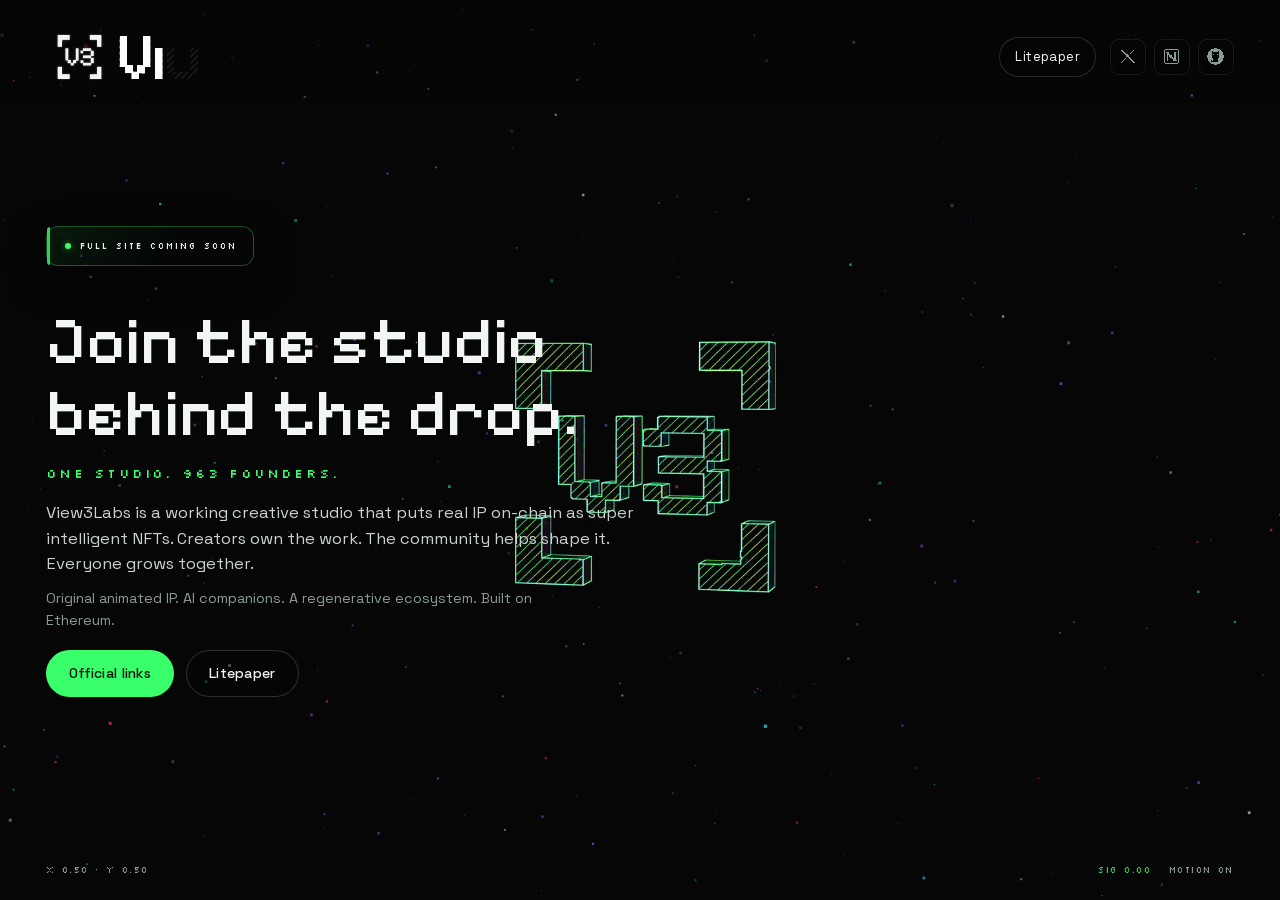
==== index.html @ da08341c "Hero symbol: held at 880px from 1250px wide, 600px on large monitors" ====
<!doctype html>
<html lang="en-GB">
<head>
<meta charset="utf-8">
<meta name="viewport" content="width=device-width, initial-scale=1">
<meta http-equiv="Content-Security-Policy" content="default-src 'none'; script-src 'self'; style-src 'self'; img-src 'self'; font-src 'self'; media-src 'self'; connect-src 'self'; manifest-src 'self'; base-uri 'none'; form-action 'none'; object-src 'none'; frame-src 'none'; upgrade-insecure-requests">
<meta name="referrer" content="strict-origin-when-cross-origin">
<link rel="canonical" href="https://view3labs.com/">
<title>View3Labs</title>
<meta name="description" content="View3Labs is a working creative studio that puts real IP on-chain as super intelligent NFTs.">
<meta property="og:title" content="View3Labs">
<meta property="og:description" content="Join the studio behind the drop. One studio. 963 founders.">
<meta property="og:image" content="https://view3labs.com/assets/og-image-v3.jpg">
<meta property="og:url" content="https://view3labs.com/">
<meta name="twitter:card" content="summary_large_image">
<link rel="icon" type="image/png" sizes="64x64" href="assets/favicon-64.png">
<link rel="apple-touch-icon" href="assets/apple-touch-icon.png">
<link rel="preload" href="fonts/space-grotesk.woff2" as="font" type="font/woff2" crossorigin>
<link rel="preload" href="fonts/silkscreen-400.woff2" as="font" type="font/woff2" crossorigin>
<link rel="preload" href="fonts/pixelify-sans.woff2" as="font" type="font/woff2" crossorigin>
<link rel="stylesheet" href="style.css?v=20261026i">
</head>
<body class="holding">

<!-- Reactive particle field -->
<canvas class="field" data-field aria-hidden="true"></canvas>

<header class="top" data-top>
  <a class="brand" href="./" data-brand aria-label="View3Labs">
    <img class="brand__mark" src="assets/mark-v3-white.png" alt="" width="512" height="512">
    <span class="brand__word">
      <video class="brand__video" data-wordmark muted playsinline preload="auto" aria-hidden="true"></video>
      <img class="brand__img" src="assets/wordmark-anim-last.png" alt="" width="840" height="160">
    </span>
  </a>
  <div class="top__right">
    <a class="top__pill" href="https://view3labs.notion.site/view3labs-litepaper-2616937a39f680359b5fe845289d6380" target="_blank" rel="noopener">Litepaper</a>
    <div class="top__icons" aria-label="Official channels">
      <a class="footer__icon" href="https://x.com/view3labs" target="_blank" rel="noopener" aria-label="View3Labs on X"><svg viewBox="0 0 16 16" shape-rendering="crispEdges" aria-hidden="true"><path d="M2 2h1v1h-1zM3 2h1v1h-1zM13 2h1v1h-1zM3 3h1v1h-1zM4 3h1v1h-1zM12 3h1v1h-1zM4 4h1v1h-1zM5 4h1v1h-1zM11 4h1v1h-1zM5 5h1v1h-1zM6 5h1v1h-1zM10 5h1v1h-1zM6 6h1v1h-1zM7 6h1v1h-1zM7 7h1v1h-1zM8 7h1v1h-1zM8 8h1v1h-1zM9 8h1v1h-1zM6 9h1v1h-1zM9 9h1v1h-1zM10 9h1v1h-1zM5 10h1v1h-1zM10 10h1v1h-1zM11 10h1v1h-1zM4 11h1v1h-1zM11 11h1v1h-1zM12 11h1v1h-1zM3 12h1v1h-1zM12 12h1v1h-1zM13 12h1v1h-1zM2 13h1v1h-1zM13 13h1v1h-1zM14 13h1v1h-1z"/></svg></a>
      <a class="footer__icon" href="https://view3labs.notion.site/view3labs-litepaper-2616937a39f680359b5fe845289d6380" target="_blank" rel="noopener" aria-label="View3Labs Litepaper on Notion"><svg viewBox="0 0 16 16" shape-rendering="crispEdges" aria-hidden="true"><path d="M2 1h1v1h-1zM3 1h1v1h-1zM4 1h1v1h-1zM5 1h1v1h-1zM6 1h1v1h-1zM7 1h1v1h-1zM8 1h1v1h-1zM9 1h1v1h-1zM10 1h1v1h-1zM11 1h1v1h-1zM12 1h1v1h-1zM13 1h1v1h-1zM1 2h1v1h-1zM14 2h1v1h-1zM1 3h1v1h-1zM14 3h1v1h-1zM1 4h1v1h-1zM3 4h1v1h-1zM4 4h1v1h-1zM5 4h1v1h-1zM10 4h1v1h-1zM11 4h1v1h-1zM14 4h1v1h-1zM1 5h1v1h-1zM4 5h1v1h-1zM5 5h1v1h-1zM10 5h1v1h-1zM11 5h1v1h-1zM14 5h1v1h-1zM1 6h1v1h-1zM4 6h1v1h-1zM5 6h1v1h-1zM6 6h1v1h-1zM10 6h1v1h-1zM11 6h1v1h-1zM14 6h1v1h-1zM1 7h1v1h-1zM4 7h1v1h-1zM6 7h1v1h-1zM7 7h1v1h-1zM10 7h1v1h-1zM11 7h1v1h-1zM14 7h1v1h-1zM1 8h1v1h-1zM4 8h1v1h-1zM7 8h1v1h-1zM8 8h1v1h-1zM10 8h1v1h-1zM11 8h1v1h-1zM14 8h1v1h-1zM1 9h1v1h-1zM4 9h1v1h-1zM8 9h1v1h-1zM9 9h1v1h-1zM10 9h1v1h-1zM11 9h1v1h-1zM14 9h1v1h-1zM1 10h1v1h-1zM4 10h1v1h-1zM9 10h1v1h-1zM10 10h1v1h-1zM11 10h1v1h-1zM14 10h1v1h-1zM1 11h1v1h-1zM4 11h1v1h-1zM9 11h1v1h-1zM10 11h1v1h-1zM11 11h1v1h-1zM12 11h1v1h-1zM14 11h1v1h-1zM1 12h1v1h-1zM14 12h1v1h-1zM1 13h1v1h-1zM14 13h1v1h-1zM2 14h1v1h-1zM3 14h1v1h-1zM4 14h1v1h-1zM5 14h1v1h-1zM6 14h1v1h-1zM7 14h1v1h-1zM8 14h1v1h-1zM9 14h1v1h-1zM10 14h1v1h-1zM11 14h1v1h-1zM12 14h1v1h-1zM13 14h1v1h-1z"/></svg></a>
      <a class="footer__icon" href="https://github.com/View3Labs" target="_blank" rel="noopener" aria-label="View3Labs on GitHub"><svg viewBox="0 0 16 16" shape-rendering="crispEdges" aria-hidden="true"><path d="M7 0h1v1h-1zM8 0h1v1h-1zM4 1h1v1h-1zM5 1h1v1h-1zM6 1h1v1h-1zM7 1h1v1h-1zM8 1h1v1h-1zM9 1h1v1h-1zM10 1h1v1h-1zM11 1h1v1h-1zM3 2h1v1h-1zM4 2h1v1h-1zM5 2h1v1h-1zM6 2h1v1h-1zM7 2h1v1h-1zM8 2h1v1h-1zM9 2h1v1h-1zM10 2h1v1h-1zM11 2h1v1h-1zM12 2h1v1h-1zM2 3h1v1h-1zM3 3h1v1h-1zM4 3h1v1h-1zM6 3h1v1h-1zM7 3h1v1h-1zM8 3h1v1h-1zM9 3h1v1h-1zM11 3h1v1h-1zM12 3h1v1h-1zM13 3h1v1h-1zM1 4h1v1h-1zM2 4h1v1h-1zM3 4h1v1h-1zM4 4h1v1h-1zM11 4h1v1h-1zM12 4h1v1h-1zM13 4h1v1h-1zM14 4h1v1h-1zM1 5h1v1h-1zM2 5h1v1h-1zM3 5h1v1h-1zM4 5h1v1h-1zM11 5h1v1h-1zM12 5h1v1h-1zM13 5h1v1h-1zM14 5h1v1h-1zM1 6h1v1h-1zM2 6h1v1h-1zM3 6h1v1h-1zM4 6h1v1h-1zM6 6h1v1h-1zM9 6h1v1h-1zM11 6h1v1h-1zM12 6h1v1h-1zM13 6h1v1h-1zM14 6h1v1h-1zM0 7h1v1h-1zM1 7h1v1h-1zM2 7h1v1h-1zM3 7h1v1h-1zM4 7h1v1h-1zM11 7h1v1h-1zM12 7h1v1h-1zM13 7h1v1h-1zM14 7h1v1h-1zM15 7h1v1h-1zM0 8h1v1h-1zM1 8h1v1h-1zM2 8h1v1h-1zM3 8h1v1h-1zM4 8h1v1h-1zM11 8h1v1h-1zM12 8h1v1h-1zM13 8h1v1h-1zM14 8h1v1h-1zM15 8h1v1h-1zM1 9h1v1h-1zM2 9h1v1h-1zM3 9h1v1h-1zM4 9h1v1h-1zM5 9h1v1h-1zM10 9h1v1h-1zM11 9h1v1h-1zM12 9h1v1h-1zM13 9h1v1h-1zM14 9h1v1h-1zM1 10h1v1h-1zM2 10h1v1h-1zM3 10h1v1h-1zM4 10h1v1h-1zM5 10h1v1h-1zM10 10h1v1h-1zM11 10h1v1h-1zM12 10h1v1h-1zM13 10h1v1h-1zM14 10h1v1h-1zM1 11h1v1h-1zM2 11h1v1h-1zM3 11h1v1h-1zM5 11h1v1h-1zM10 11h1v1h-1zM11 11h1v1h-1zM12 11h1v1h-1zM13 11h1v1h-1zM14 11h1v1h-1zM2 12h1v1h-1zM3 12h1v1h-1zM10 12h1v1h-1zM11 12h1v1h-1zM12 12h1v1h-1zM13 12h1v1h-1zM3 13h1v1h-1zM4 13h1v1h-1zM5 13h1v1h-1zM6 13h1v1h-1zM7 13h1v1h-1zM8 13h1v1h-1zM9 13h1v1h-1zM10 13h1v1h-1zM11 13h1v1h-1zM12 13h1v1h-1zM4 14h1v1h-1zM5 14h1v1h-1zM6 14h1v1h-1zM7 14h1v1h-1zM8 14h1v1h-1zM9 14h1v1h-1zM10 14h1v1h-1zM11 14h1v1h-1zM7 15h1v1h-1zM8 15h1v1h-1z"/></svg></a>
    </div>
  </div>
</header>

<main id="top">

<!-- Hero: the v3 hero on its own, holding back the rest of the site until launch -->
<section class="hero" aria-labelledby="hero-headline">
  <div class="section__media hero__media" aria-hidden="true">
    <video class="section__video" data-bgvideo data-herosymbol autoplay muted loop playsinline preload="auto" poster="assets/symbol-poster.png"></video>
  </div>
  <div class="hero__copy reveal">
    <div class="sticker reveal" role="status" aria-label="Full site coming soon">
      <span class="sticker__text"><span class="sticker__dot" aria-hidden="true"></span>Full site coming soon</span>
    </div>
    <h1 class="hero__headline" id="hero-headline">Join the studio<br>behind the drop.</h1>
    <p class="hero__magic">One studio. 963 founders.</p>
    <p class="hero__intro">View3Labs is a working creative studio that puts real IP on-chain as super intelligent NFTs. Creators own the work. The community helps shape it. Everyone grows together.</p>
    <p class="hero__tagline">Original animated IP. AI companions. A regenerative ecosystem. Built on Ethereum.</p>
    <div class="hero__actions">
      <a class="btn btn--primary" href="links/">Official links</a>
      <a class="btn btn--ghost" href="https://view3labs.notion.site/view3labs-litepaper-2616937a39f680359b5fe845289d6380" target="_blank" rel="noopener">Litepaper</a>
    </div>
  </div>

  <div class="meta">
    <span class="meta__axis" data-coord aria-hidden="true">X 0.50 · Y 0.50</span>
    <span class="meta__right">
      <span data-sig aria-hidden="true">SIG 0.00</span>
      <button class="motion" type="button" data-motion aria-pressed="true">Motion on</button>
    </span>
  </div>
</section>

</main>

<script src="app.js?v=20261026i" defer></script>
</body>
</html>
---- style.css ----
/* View3Labs: site v3
   Hero (particle field · header lockup [v3] mark + animated alpha wordmark · copy · axis bar)
   followed by: In short · The studio · The first title · The Founder NFT · Mint status · $VIEW3 · Regenerative impact ·
   Trust · Roadmap · Official links · Footer.
   Everything self-hosted: fonts below are OFL files served from ./fonts. No third-party requests. */

@font-face { font-family: "Silkscreen"; src: url("fonts/silkscreen-400.woff2") format("woff2"); font-weight: 400; font-style: normal; font-display: swap; }
@font-face { font-family: "Space Grotesk"; src: url("fonts/space-grotesk.woff2") format("woff2"); font-weight: 300 700; font-style: normal; font-display: swap; }  /* variable font */
@font-face { font-family: "Pixelify Sans"; src: url("fonts/pixelify-sans.woff2") format("woff2"); font-weight: 400 700; font-style: normal; font-display: swap; }  /* variable pixel face for headings */

:root {
  --bg: #050605;
  --bg-2: #090b09;
  --ink: #f2f6f3;
  --body: #c9d3cc;
  --mute: #8a9b8f;
  --green: #39ff6a;
  --green-dim: #1fa84a;
  --warn: #ff5d5d;
  --line: rgba(255,255,255,0.08);
  --font-display: "Silkscreen", ui-monospace, monospace;
  --font-heading: "Pixelify Sans", "Silkscreen", ui-monospace, monospace;
  --font-body: "Space Grotesk", system-ui, -apple-system, "Segoe UI", sans-serif;
  --gutter: clamp(18px, 3.6vw, 48px);
  --measure: 62ch;

  /* lockup: wordmark video box is 840×160 with the glyphs at 96% of its width */
  --word-w: clamp(190px, 24vw, 360px);

  /* driven by app.js */
  --energy: 0;
  --mx: 0;
  --my: 0;
}

* { box-sizing: border-box; }
html { scroll-behavior: smooth; scroll-padding-top: 96px; }
body {
  margin: 0;
  background: var(--bg);
  color: var(--ink);
  font-family: var(--font-body);
  font-size: 16px; line-height: 1.55;
  -webkit-font-smoothing: antialiased;
  overflow-x: hidden;
}
img, video, svg { display: block; max-width: 100%; }
a { color: inherit; text-decoration: none; }
button { font: inherit; color: inherit; background: none; border: 0; padding: 0; cursor: pointer; }
:focus-visible { outline: 2px solid var(--green); outline-offset: 3px; }
p { margin: 0 0 1em; }
h1, h2, h3 { margin: 0; font-family: var(--font-heading); font-weight: 500; letter-spacing: 0.01em; line-height: 1.08; }
strong { font-weight: 500; color: var(--ink); }
.sr-only {
  position: absolute; width: 1px; height: 1px; margin: -1px; padding: 0; overflow: hidden;
  clip: rect(0 0 0 0); clip-path: inset(50%); white-space: nowrap; border: 0;
}

.field { position: fixed; inset: 0; width: 100%; height: 100%; z-index: 0; }

/* ---------- Header (sticky, compacts once scrolled) ---------- */
.top {
  position: sticky; top: 0; z-index: 10;
  display: flex; align-items: center; justify-content: space-between; gap: 24px;
  padding: clamp(16px, 2.6vh, 28px) var(--gutter) 12px;
  background: linear-gradient(to bottom, rgba(5,6,5,0.92), rgba(5,6,5,0));
  transition: padding .3s ease, background .3s ease;
}
.top.is-stuck { padding-top: 10px; padding-bottom: 10px; background: linear-gradient(to bottom, rgba(5,6,5,0.96), rgba(5,6,5,0.82)); }

.brand {
  position: relative; z-index: 6;
  display: flex; align-items: center;
  transform: translate3d(0, 0, 0) scale(1);                               /* no pointer parallax on the lockup: it stays put under the cursor */
  transform-origin: left center;
  transition: transform .3s ease-out;
}
.top.is-stuck .brand { transform: translate3d(0, 0, 0) scale(0.72); }
.brand__word { position: relative; display: block; width: var(--word-w); }
.brand__video, .brand__img {
  width: 100%; aspect-ratio: 840 / 160; height: auto;                     /* no CSS filter here: WebKit drops a video's alpha when one is applied */
}
.brand__video { display: none; }
.brand__video.is-blend { mix-blend-mode: screen; }
.brand__word.has-video .brand__video { display: block; }
.brand__word.has-video .brand__img { display: none; }

.nav {
  display: flex; align-items: center; gap: clamp(14px, 1.6vw, 24px);
  font-family: var(--font-display); font-size: 10px; letter-spacing: 0.18em; text-transform: uppercase;
  color: var(--mute);
}
.nav a { position: relative; padding: 6px 0; transition: color .2s; }
.nav a::after {
  content: ""; position: absolute; left: 0; right: 100%; bottom: 0; height: 1px;
  background: var(--green); transition: right .25s ease;
}
.nav a:hover, .nav a:focus-visible { color: var(--ink); }
.nav a:hover::after, .nav a:focus-visible::after { right: 0; }
.nav .pill {
  font-family: var(--font-body); font-size: 13px; letter-spacing: 0.03em; text-transform: none; color: var(--ink);
  padding: 9px 15px; border: 1px solid rgba(255,255,255,0.14); border-radius: 999px;
  background: rgba(5,6,5,0.82);
  transition: border-color .2s, box-shadow .25s;
}
.nav .pill::after { display: none; }
.nav .pill:hover, .nav .pill:focus-visible { border-color: rgba(255,255,255,0.4); }

/* V3 symbol beside the wordmark (header + footer lockups) */
.brand { gap: 0; }                                                        /* the images carry their own padding: 0 still reads as ~13px */
.brand__mark { width: calc(var(--word-w) * 0.2186); height: auto; flex: none; margin-right: -2px;   /* bracket height == letter height: (0.738 / 0.643) * (160 / 840) */ filter: drop-shadow(0 0 1px rgba(255,255,255,0.3)); }

/* Menu button (narrow screens) */
.menu {
  position: relative; z-index: 6;
  display: none; align-items: center; gap: 10px;
  font-family: var(--font-display); font-size: 10px; letter-spacing: 0.18em; text-transform: uppercase; color: var(--mute);
  padding: 8px 2px;
}
.menu__icon { position: relative; display: block; width: 18px; height: 11px; }
.menu__bar { position: absolute; left: 0; width: 18px; height: 1px; background: var(--ink); transition: transform .25s, top .25s; }
.menu__bar:first-child { top: 0; }
.menu__bar:last-child { top: 10px; }
.menu[aria-expanded="true"] .menu__bar:first-child { top: 5px; transform: rotate(45deg); }
.menu[aria-expanded="true"] .menu__bar:last-child  { top: 5px; transform: rotate(-45deg); }

/* ---------- Buttons ---------- */
.btn {
  display: inline-flex; align-items: center; justify-content: center;
  padding: 12px 22px; border-radius: 999px;
  font-size: 14px; font-weight: 500; letter-spacing: 0.02em;
  border: 1px solid transparent;
  transition: transform .15s ease, border-color .2s;
}
.btn:hover { transform: translateY(-1px); }
.btn--primary { background: var(--green); color: #031207; }
.btn--ghost { border-color: rgba(255,255,255,0.16); color: var(--ink); background: rgba(5,6,5,0.5); transition: border-color .25s ease; }
.btn--ghost:hover, .btn--ghost:focus-visible { border-color: var(--green); }   /* thin outline turns green */

/* ---------- Hero ---------- */
.hero {
  position: relative; z-index: auto; overflow: hidden;                                       /* z-index auto: no isolated context, so the fallback blend reaches the field */
  min-height: calc(100svh - var(--top-h, 96px));                                            /* the hero and its meta bar fill the first screen exactly */
  display: grid; grid-template-rows: 1fr auto;
  padding: clamp(24px, 6vh, 72px) 0 0;
}
.hero__media.section__media { z-index: 0; pointer-events: none; }                          /* above the fixed particle field (later in the DOM), below the copy */
.hero > .meta { position: relative; z-index: 1; }                                           /* axis bar, Scroll link and Motion toggle stay above the media layer */
.hero__media .section__video {                                                             /* alpha symbol loop shown bright; the particle field shows through its transparency */
  position: absolute; left: 50%; top: calc(50% - clamp(16px, 3vh, 36px)); transform: translate(-50%, -50%);   /* lifted by half the copy's bottom padding: centred on headline-to-buttons */
  width: clamp(440px, 70vw, 880px); height: auto; aspect-ratio: 16 / 9; object-fit: contain;    /* sized by viewport width up to about 1250px wide, then held: the mark reads better at its smaller-screen size */
  opacity: 1; filter: none;
}
.hero__media .section__video.is-blend { mix-blend-mode: screen; }                         /* MP4 fallback only: its black ground is keyed out by the blend */
@media (min-width: 1600px) { .hero__media .section__video { width: 600px; } }            /* large monitors: the mark steps down again, close to its size on a small laptop */
.hero__copy {
  position: relative; z-index: 1;
  align-self: center;
  padding: 0 var(--gutter) clamp(32px, 6vh, 72px);
  max-width: calc(var(--gutter) * 2 + 720px);
}
.hero__headline {
  font-size: clamp(2.3rem, 5.2vw, 4.6rem);
  max-width: 14ch;
}
.hero__magic {
  margin: 14px 0 16px;
  font-family: var(--font-display); font-size: clamp(0.62rem, 1.1vw, 0.8rem); letter-spacing: 0.22em; text-transform: uppercase;
  color: var(--green);
}
.hero__intro { max-width: var(--measure); color: var(--body); font-size: clamp(1rem, 1.3vw, 1.125rem); margin-bottom: 10px; }
.hero__tagline { max-width: var(--measure); color: var(--mute); font-size: 0.9rem; margin-bottom: 18px; }
.hero__actions { display: flex; gap: 12px; flex-wrap: wrap; }


/* Axis bar (hero footer) */
.meta {
  display: flex; justify-content: space-between; align-items: center; gap: 16px;
  padding: 10px var(--gutter) 18px;
  font-family: var(--font-display); font-size: 9px; letter-spacing: 0.16em; text-transform: uppercase;
  color: var(--mute);
}
.meta__right { display: inline-flex; align-items: center; gap: 18px; }
.meta [data-sig] { color: var(--green); opacity: 0.8; }
.meta__scroll { display: inline-flex; align-items: center; gap: 10px; color: var(--mute); transition: color .2s; }
.meta__scroll:hover { color: var(--ink); }
.meta__cue { width: 1px; height: 22px; background: linear-gradient(to bottom, transparent, var(--green)); animation: cue 1.8s ease-in-out infinite; }
@keyframes cue { 0%,100% { transform: scaleY(0.4); opacity: .4; } 50% { transform: scaleY(1); opacity: 1; } }
.motion {
  font-family: inherit; font-size: inherit; letter-spacing: inherit; text-transform: inherit; color: var(--mute);
  padding: 4px 0; border-bottom: 1px solid transparent; transition: color .2s, border-color .2s;
}
.motion:hover { color: var(--ink); border-color: rgba(57,255,106,0.5); }
.motion[aria-pressed="false"] { color: var(--ink); }

/* ---------- Sections ---------- */
.section {
  position: relative; z-index: 2;
  padding: clamp(64px, 10vh, 120px) var(--gutter);
  border-top: 1px solid var(--line);
}
.section__inner { max-width: 1100px; margin: 0 auto; }
.section__inner--narrow { max-width: 820px; }
.section__inner--split { display: grid; grid-template-columns: minmax(0, 1.4fr) minmax(0, 1fr); gap: clamp(32px, 6vw, 96px); align-items: start; }
.eyebrow {
  font-family: var(--font-display); font-size: 10px; letter-spacing: 0.22em; text-transform: uppercase;
  color: var(--green); margin: 0 0 14px;
}
.section h2 { font-size: clamp(1.9rem, 3.8vw, 3.1rem); margin-bottom: 22px; }
.h2__num { color: var(--mute); font-weight: 400; }
.section p { color: var(--body); max-width: var(--measure); }
.lead { font-size: clamp(1.05rem, 1.5vw, 1.25rem); color: var(--ink); }
.note {
  padding: 16px 18px; border-left: 2px solid var(--green);
  background: rgba(57,255,106,0.05); border-radius: 0 8px 8px 0;
}

/* Cards (In short) */
.cards {
  list-style: none; margin: 10px 0 0; padding: 0;
  display: grid; grid-template-columns: repeat(3, minmax(0, 1fr)); gap: 18px;
}
.card {
  padding: 24px 22px 18px; border: 1px solid var(--line); border-radius: 14px;
  background: rgba(5,6,5,0.6);
  transition: border-color .25s, transform .25s;
}
.card:hover { border-color: rgba(57,255,106,0.4); transform: translateY(-3px); }
.card__kicker { font-family: var(--font-display); font-size: 9px; letter-spacing: 0.2em; text-transform: uppercase; color: var(--mute); margin-bottom: 10px; }
.card__title { display: flex; align-items: center; gap: 10px; font-size: 1.35rem; margin-bottom: 10px; }
.card__icon {
  flex: none; display: grid; place-items: center; width: 30px; height: 30px; border-radius: 8px;
  border: 1px solid rgba(57,255,106,0.22); background: rgba(57,255,106,0.06);
}
.card__icon svg { width: 18px; height: 18px; display: block; fill: var(--green); }
.card p:last-child { margin-bottom: 0; font-size: 0.95rem; }
.strapline {
  margin: 34px 0 0; text-align: center;
  font-family: var(--font-display); font-size: clamp(0.62rem, 1.1vw, 0.8rem); letter-spacing: 0.2em; text-transform: uppercase;
  color: var(--ink) !important; max-width: none !important;
}

.pillar__glyph {                          /* framed pixel glyph: 32px icon = 2px cells on a 16-grid, stays crisp */
  flex: none; display: grid; place-items: center; width: 48px; height: 48px; border-radius: 10px;
  border: 1px solid rgba(57,255,106,0.22); background: rgba(57,255,106,0.06);
}
.pillar__icon { width: 32px; height: 32px; display: block; fill: var(--green); }
.pillar:hover .pillar__glyph { border-color: rgba(57,255,106,0.5); }

/* One-line statement lists (The studio, Trust) */
.lines { list-style: none; margin: 6px 0 22px; padding: 0; display: grid; gap: 10px; max-width: var(--measure); }
.lines li { position: relative; padding-left: 22px; color: var(--body); }
.lines li::before { content: ""; position: absolute; left: 0; top: 0.55em; width: 8px; height: 8px; background: var(--green); box-shadow: 0 0 8px rgba(57,255,106,0.5); }
.lines strong { color: var(--ink); }

/* Tables */
.table-wrap { overflow-x: auto; margin: 6px 0 22px; border: 1px solid var(--line); border-radius: 12px; background: rgba(5,6,5,0.55); }
.table { width: 100%; border-collapse: collapse; font-size: 0.95rem; }
.table th, .table td { text-align: left; padding: 14px 18px; border-bottom: 1px solid var(--line); vertical-align: top; }
.table thead th { font-family: var(--font-display); font-size: 9px; letter-spacing: 0.18em; text-transform: uppercase; color: var(--mute); font-weight: 400; }
.table tbody th { font-weight: 500; color: var(--ink); white-space: nowrap; }
.table tbody td { color: var(--body); }
.table tbody tr:last-child th, .table tbody tr:last-child td { border-bottom: 0; }
.table--alloc td:last-child, .table--alloc thead th:last-child { text-align: right; font-variant-numeric: tabular-nums; width: 1%; white-space: nowrap; }
.table--alloc td:last-child { color: var(--ink); font-weight: 500; }
.table--alloc tbody th { white-space: normal; }
.table__name { display: inline-flex; align-items: center; flex-wrap: wrap; gap: 8px 10px; }
.table--alloc .dot { display: inline-block; width: 9px; height: 9px; border-radius: 50%; background: var(--c); box-shadow: 0 0 8px var(--c); margin: 0; }
.table--alloc tbody tr { transition: background .2s; }
.table--alloc tbody tr:hover { background: rgba(255,255,255,0.03); }
.chip {
  display: inline-block; padding: 3px 8px; border-radius: 999px;
  font-family: var(--font-display); font-size: 8px; letter-spacing: 0.16em; text-transform: uppercase;
  color: var(--mute); border: 1px solid rgba(255,255,255,0.12); background: rgba(255,255,255,0.03); white-space: nowrap;
}

/* The first title: looping trailer behind the section, scanlines over it, stat tiles */
.section--video { overflow: hidden; }
.section__media { position: absolute; inset: 0; z-index: 0; }
.section__video { width: 100%; height: 100%; object-fit: cover; opacity: 0.75; filter: saturate(1.1); }
.section__scan {                            /* dark line every 3px (normal blend) … */
  position: absolute; inset: 0; pointer-events: none;
  background: repeating-linear-gradient(to bottom, rgba(0,0,0,0.38) 0 1px, transparent 1px 3px);
}
.section__scan::after {                     /* … plus a faint light line that only shows on footage, never lifts pure black */
  content: ""; position: absolute; inset: 0;
  background: repeating-linear-gradient(to bottom, transparent 0 2px, rgba(255,255,255,0.05) 2px 3px);
  mix-blend-mode: overlay;
}
.section--video .section__inner { position: relative; z-index: 1; }
#first-title, #first-title .section__media { z-index: auto; }                               /* same fix: no isolated context, the blend reaches the page */
#first-title .section__video { mix-blend-mode: screen; filter: brightness(0.32); }         /* dark footage drops into site black; copy stays readable */
.title-side { display: grid; gap: 14px; align-self: center; }
.stats { list-style: none; margin: 0; padding: 0; display: grid; grid-template-columns: repeat(3, minmax(0, 1fr)); gap: 10px; }
.stat {
  display: grid; gap: 4px; padding: 14px 14px 12px;
  border: 1px solid var(--line); border-radius: 12px; background: rgba(5,6,5,0.72);
}
.stat__num { font-size: 1.15rem; font-weight: 500; color: var(--ink); line-height: 1.15; }
.stat__label { font-family: var(--font-display); font-size: 8px; letter-spacing: 0.18em; text-transform: uppercase; color: var(--mute); }

/* Founder NFT tier table */
.table--tiers tbody th { white-space: nowrap; }
.table--tiers .table__name { flex-wrap: nowrap; }
.table--tiers .dot { display: inline-block; width: 9px; height: 9px; border-radius: 50%; background: var(--c); box-shadow: 0 0 8px var(--c); margin: 0; }   /* same dots as the $VIEW3 table */
.table__supply { white-space: nowrap; }
.table__num { display: inline-block; min-width: 3ch; font-variant-numeric: tabular-nums; color: var(--ink); font-weight: 500; }
.table--tiers .table__bar { display: inline-block; vertical-align: middle; width: 120px; height: 6px; margin-left: 12px; border-radius: 3px; background: rgba(255,255,255,0.06); overflow: hidden; }
.table--tiers .table__bar span { display: block; height: 100%; width: calc(var(--w) / 600 * 100%); border-radius: 3px; background: var(--c); opacity: 0.9; transform-origin: left; }
.table-wrap.is-in .table--tiers .table__bar span { animation: grow .9s cubic-bezier(.2,.8,.2,1) both; }
.chip--way { color: var(--body); }
.table__price { color: var(--ink); font-weight: 500; white-space: nowrap; }
.table--tiers tfoot th, .table--tiers tfoot td { border-top: 1px solid rgba(57,255,106,0.25); border-bottom: 0; background: rgba(57,255,106,0.04); }
.table--tiers tfoot th { font-family: var(--font-display); font-size: 9px; letter-spacing: 0.2em; text-transform: uppercase; color: var(--mute); font-weight: 400; }
.table--tiers tbody tr { transition: background .2s; }
.table--tiers tbody tr:hover { background: rgba(255,255,255,0.03); }

/* Mint status */
.mint { position: relative; overflow: hidden; border-radius: 16px; padding: 24px 28px 26px; }
.mint::before { content: ""; position: absolute; inset: 0 auto 0 0; width: 3px; }
.mint__head { display: flex; align-items: center; justify-content: space-between; gap: 16px; margin-bottom: 16px; }
.mint__glyph { width: 44px; height: 44px; display: grid; place-items: center; border-radius: 10px; border: 1px solid; }
.mint__glyph svg { width: 26px; height: 26px; display: block; }
.mint__status {
  display: inline-flex; align-items: center; gap: 9px;
  font-family: var(--font-display); font-size: 9px; letter-spacing: 0.22em; text-transform: uppercase;
}
.mint__dot { width: 7px; height: 7px; border-radius: 50%; animation: pulse 2s ease-in-out infinite; }
.mint__title { font-size: clamp(1.35rem, 2.2vw, 1.75rem); font-weight: 500; line-height: 1.2; color: var(--ink); margin-bottom: 10px; }
.mint p:last-child { margin-bottom: 0; }
.mint strong { color: var(--ink); }

.mint--warning {
  border: 1px solid rgba(57,255,106,0.26);                      /* box in brand green, kept quiet; icon + status stay red */
  background: linear-gradient(135deg, rgba(57,255,106,0.06), rgba(57,255,106,0.018) 55%, rgba(5,6,5,0.2));
  box-shadow: 0 24px 60px rgba(0,0,0,0.45);
}
.mint--warning::before { background: rgba(57,255,106,0.8); box-shadow: 0 0 6px rgba(57,255,106,0.25); }
.mint--warning .mint__glyph { border-color: rgba(255,93,93,0.22); background: rgba(255,93,93,0.045); }   /* quiet red tile */
.mint--warning .mint__glyph svg { fill: rgba(255,93,93,0.85); }
.mint--warning .mint__status { color: var(--warn); }
.mint--warning .mint__dot { background: var(--warn); box-shadow: 0 0 5px rgba(255,93,93,0.45); animation: flash 1.1s steps(1, end) infinite; }   /* hard blink */
@keyframes flash { 0%, 54% { opacity: 1; } 55%, 100% { opacity: 0.12; } }

.mint--live {
  border: 1px solid rgba(57,255,106,0.45);
  background: linear-gradient(135deg, rgba(57,255,106,0.12), rgba(57,255,106,0.035) 55%, rgba(5,6,5,0.2));
  box-shadow: 0 0 0 1px rgba(57,255,106,0.06), 0 24px 60px rgba(0,0,0,0.45);
}
.mint--live::before { background: var(--green); box-shadow: 0 0 12px rgba(57,255,106,0.6); }
.mint--live .mint__glyph { border-color: rgba(57,255,106,0.4); background: rgba(57,255,106,0.1); }
.mint--live .mint__glyph svg { fill: var(--green); }
.mint--live .mint__status { color: var(--green); }
.mint--live .mint__dot { background: var(--green); box-shadow: 0 0 10px var(--green); animation: none; }
.mint__label { font-family: var(--font-display); font-size: 9px; letter-spacing: 0.2em; text-transform: uppercase; color: var(--mute); margin-bottom: 8px; }
.mint__address { display: block; font-family: ui-monospace, SFMono-Regular, Menlo, monospace; font-size: 0.95rem; word-break: break-all; color: var(--ink); margin-bottom: 18px; }

/* $VIEW3 allocation bar */
.alloc { display: flex; height: 14px; border-radius: 999px; overflow: hidden; gap: 2px; margin: 4px 0 18px; }
.alloc__seg { flex: var(--w) var(--w) 0; background: var(--c); opacity: 0.9; transform-origin: left; }
.alloc.is-in .alloc__seg { animation: grow .9s cubic-bezier(.2,.8,.2,1) both; }
@keyframes grow { from { transform: scaleX(0.2); opacity: 0; } to { transform: none; opacity: .9; } }
.table__bar { width: 38%; padding-left: 0; }
.table__bar span {
  display: block; height: 6px; width: calc(var(--w) / 25 * 100%); border-radius: 3px;   /* scaled so the largest share fills the column */
  background: var(--c); opacity: 0.85; transform-origin: left;
}
.table-wrap.is-in .table__bar span { animation: grow .9s cubic-bezier(.2,.8,.2,1) both; }

/* Impact */
.impact__pledge { font-size: clamp(1.5rem, 3.2vw, 2.5rem); line-height: 1.15; color: var(--ink) !important; max-width: 22ch !important; text-wrap: balance; margin-bottom: 20px; }


/* Inverted section (Regenerative impact): brand white, black text, scanline ground */
.section--invert { background: var(--ink); color: #050605; border-top: 0; border-bottom: 1px solid rgba(0,0,0,0.08); }
.section--invert::before {
  content: ""; position: absolute; inset: 0; pointer-events: none;
  background: repeating-linear-gradient(to bottom, rgba(0,0,0,0.035) 0 1px, transparent 1px 3px);
}
.section--invert .section__inner { position: relative; z-index: 1; }
.section--invert .eyebrow { color: #138a3c; }
.section--invert h2, .section--invert .lead, .section--invert .impact__pledge { color: #050605 !important; }
.section--invert p { color: #2a332d; }

/* Roadmap timeline */
.timeline {
  --rail: 198px;                           /* when-column width + gap: the rail and markers sit on this line */
  list-style: none; margin: 10px 0 0; padding: 6px 0; position: relative;
  display: grid; gap: 14px; max-width: 920px; counter-reset: phase;
}
.timeline::before {
  content: ""; position: absolute; top: 0; bottom: 0; left: var(--rail); width: 1px;
  background: linear-gradient(to bottom, var(--green), rgba(57,255,106,0.35) 60%, rgba(57,255,106,0.08));
}
.timeline__item { display: grid; grid-template-columns: 170px minmax(0, 1fr); gap: 0 28px; align-items: start; }
.timeline__when {
  padding-top: 22px; text-align: right;
  font-family: var(--font-display); font-size: 9px; letter-spacing: 0.2em; text-transform: uppercase; color: var(--mute);
}
.timeline__card {
  position: relative; padding: 18px 22px 16px 24px;
  border: 1px solid var(--line); border-radius: 12px; background: rgba(5,6,5,0.6);
  transition: border-color .25s, transform .25s;
}
.timeline__card::before {                   /* pixel marker on the rail */
  content: ""; position: absolute; left: -4.5px; top: 23px; width: 9px; height: 9px;
  background: var(--green); box-shadow: 0 0 0 3px var(--bg), 0 0 12px rgba(57,255,106,0.6);
}
.timeline__card::after {                    /* phase counter */
  counter-increment: phase; content: "0" counter(phase);
  position: absolute; right: 18px; top: 16px;
  font-family: var(--font-display); font-size: 9px; letter-spacing: 0.2em; color: var(--mute);
}
.timeline__card:hover { border-color: rgba(57,255,106,0.4); transform: translateX(3px); }
.timeline__phase { font-size: 1.3rem; margin: 0 56px 6px 0; }
.timeline__card p { margin: 0; color: var(--body); }

/* Official links */
.links { list-style: none; margin: 10px 0 0; padding: 0; border: 1px solid var(--line); border-radius: 12px; background: rgba(5,6,5,0.55); overflow: hidden; }
.links__row { display: grid; grid-template-columns: 130px minmax(0, 1fr) auto; gap: 16px; align-items: baseline; padding: 14px 18px; border-bottom: 1px solid var(--line); }
.links__row:last-child { border-bottom: 0; }
.links__channel { font-family: var(--font-display); font-size: 10px; letter-spacing: 0.18em; text-transform: uppercase; color: var(--mute); }
.links__link { color: var(--ink); word-break: break-word; }
a.links__link { border-bottom: 1px solid rgba(57,255,106,0.35); transition: border-color .2s, color .2s; }
a.links__link:hover { color: var(--green); border-color: var(--green); }
.links__link--text, span.links__link { color: var(--body); }
.links__note { color: var(--mute); font-size: 0.9rem; text-align: right; }

/* ---------- Footer ---------- */
.footer {                                  /* one black block: logo bottom-left, wording and Explore to its right */
  position: relative; z-index: 2; background: var(--bg); border-top: 1px solid var(--line);
  padding: clamp(40px, 6vh, 64px) var(--gutter) clamp(32px, 5vh, 48px);
}
.footer__grid {
  display: grid; grid-template-columns: max-content minmax(0, 1.25fr) minmax(0, 1fr) max-content;   /* logo | wording | Explore | icons */
  gap: clamp(28px, 4vw, 72px); align-items: end;
}
.footer__brand { display: grid; gap: 14px; justify-items: start; }
.footer__home { --fw: 118px; display: inline-flex; align-items: center; gap: 0; }   /* mark + animated wordmark lockup */
.footer__mark { width: calc(var(--fw) * 0.2186); height: auto; flex: none; margin-right: -1px; }
.footer__word { position: relative; display: block; width: var(--fw); }
.footer__video, .footer__img { width: 100%; aspect-ratio: 840 / 160; height: auto; }
.footer__video { display: none; }
.footer__video.is-blend { mix-blend-mode: screen; }
.footer__word.has-video .footer__video { display: block; }
.footer__word.has-video .footer__img { display: none; }
.footer__line { font-family: var(--font-display); font-size: 9px; letter-spacing: 0.2em; text-transform: uppercase; color: var(--mute); margin: 0; }
.footer__icons { display: flex; gap: 10px; justify-self: end; align-self: end; }   /* bottom-right corner, level with the logo */
.footer__icon {
  display: grid; place-items: center; width: 36px; height: 36px; border-radius: 9px;
  border: 1px solid var(--line); background: rgba(5,6,5,0.6);
  transition: border-color .2s, transform .2s;
}
.footer__icon svg { width: 17px; height: 17px; display: block; fill: var(--mute); transition: fill .2s; }
.footer__icon:hover, .footer__icon:focus-visible { border-color: rgba(57,255,106,0.6); transform: translateY(-2px); }
.footer__icon:hover svg, .footer__icon:focus-visible svg { fill: var(--green); }
.footer__pledge { font-size: clamp(1.05rem, 1.5vw, 1.3rem); font-weight: 500; line-height: 1.3; color: var(--ink); max-width: 24ch; text-wrap: balance; margin: 0 0 12px; }
.footer__small { font-size: 0.78rem; line-height: 1.5; color: var(--mute); max-width: 56ch; margin: 0; }
.footer__small + .footer__small { margin-top: 10px; }
.footer__legal { font-size: 0.68rem; opacity: 0.85; }                       /* the information-only line, scaled down */
.footer__col { align-self: end; }
.footer__title { font-family: var(--font-display); font-size: 9px; letter-spacing: 0.2em; text-transform: uppercase; color: var(--green); margin: 0 0 12px; }
.footer__links { display: grid; grid-template-columns: max-content max-content; gap: 9px 32px; justify-content: start; font-size: 0.9rem; color: var(--body); }   /* columns hug their text */
.footer__links a { width: fit-content; border-bottom: 1px solid transparent; transition: color .2s, border-color .2s; }
.footer__links a:hover { color: var(--ink); border-color: var(--green); }

/* ---------- Scroll reveal ---------- */
html.has-js .reveal { opacity: 0; transform: translateY(14px); transition: opacity .7s ease, transform .7s cubic-bezier(.2,.8,.2,1); }
html.has-js .reveal.is-in { opacity: 1; transform: none; }
.cards .card:nth-child(2) { transition-delay: .08s; }
.cards .card:nth-child(3) { transition-delay: .16s; }

/* ---------- Motion off (user toggle or reduced-motion) ---------- */
html.is-still .brand { transition: none; transform: none; }
html.is-still .reveal { opacity: 1; transform: none; transition: none; }
html.is-still .meta__cue { animation: none; }
html.is-still .mint__dot { animation: none; }
html.is-still .alloc.is-in .alloc__seg, html.is-still .table-wrap.is-in .table__bar span { animation: none; }

/* ---------- Responsive ---------- */
/* Below ~1024px: single-column sections */
@media (max-width: 1023px) {
  .section__inner--split { grid-template-columns: 1fr; }
  .cards { grid-template-columns: 1fr; }
  .title-side { max-width: 520px; }
}

@media (max-width: 1100px) {
  .footer__grid { grid-template-columns: 1fr 1fr; gap: 32px; }
  .footer__brand { order: 3; }
  .footer__icons { order: 4; }                                              /* tablets: logo bottom-left, icons bottom-right */
  .menu { display: inline-flex; }
  .nav {
    position: fixed; inset: 0 0 auto 0; z-index: 4;
    flex-direction: column; align-items: flex-start; gap: 18px;
    padding: 96px var(--gutter) 28px;
    background: var(--bg);
    border-bottom: 1px solid rgba(255,255,255,0.08);
    box-shadow: 0 24px 60px rgba(0,0,0,0.6);
    transform: translateY(-8px); opacity: 0; visibility: hidden;
    transition: opacity .25s, transform .25s, visibility 0s linear .25s;
  }
  .nav.is-open { opacity: 1; transform: none; visibility: visible; transition-delay: 0s; }
  .nav a { font-size: 12px; }
  .nav .pill { margin-top: 6px; }
}

@media (max-width: 720px) {
  :root { --word-w: clamp(150px, 48vw, 220px); }
  html { scroll-padding-top: 72px; }
    .meta__scroll { display: none; }
  .links__row { grid-template-columns: 1fr; gap: 4px; }
  .links__note { text-align: left; }
  .timeline { --rail: 0px; }
  .timeline__item { grid-template-columns: 1fr; gap: 6px; padding-left: 20px; }
  .timeline__when { padding-top: 0; text-align: left; }
  .timeline__card::before { left: -24.5px; top: 20px; }
  .footer__grid { grid-template-columns: 1fr 1fr; gap: 28px; }
  .footer__wording, .footer__col { grid-column: 1 / -1; }                 /* phones: wording and list full width, logo and icons share the last row */
  .table th, .table td { padding: 12px 14px; }
  .table__bar, .table__bar-h { display: none !important; }
}

@media (prefers-reduced-motion: reduce) {
  html { scroll-behavior: auto; }
  .brand, .nav a::after, .menu__bar, .reveal, .card, .btn { transition: none; }
  .reveal { opacity: 1; transform: none; }
  .meta__cue { animation: none; }
  .alloc.is-in .alloc__seg, .table-wrap.is-in .table__bar span { animation: none; }
  .mint--warning .mint__dot, .mint__dot { animation: none; }
}

/* ============================================================================
   Holding page (pre-launch): header right-hand group, full-height hero, links page
   ========================================================================== */
.top__right { margin-left: auto; display: flex; align-items: center; gap: 14px; }
.top__pill {
  font-family: var(--font-body); font-size: 13px; letter-spacing: 0.03em; color: var(--ink);
  padding: 9px 15px; border: 1px solid rgba(255,255,255,0.14); border-radius: 999px;
  background: rgba(5,6,5,0.82); transition: border-color .2s;
}
.top__pill:hover, .top__pill:focus-visible { border-color: rgba(255,255,255,0.4); }
.top__icons { display: flex; gap: 8px; }
.holding .hero__copy { padding-bottom: clamp(40px, 8vh, 96px); }
.page { position: relative; z-index: 2; }                                   /* links page: sections stack over the field */
.page .section { padding-top: clamp(40px, 7vh, 80px); }
.page .section + .section { padding-top: 0; }
.page__back { display: inline-flex; margin-top: 28px; }
@media (max-width: 560px) { .top__pill { display: none; } }                /* the Notion icon and the hero button still carry the litepaper */

/* Coming soon sticker: the mint block's HUD look at sticker scale, above the headline on the lockup's left edge (green tone throughout) */
.sticker {
  position: relative; top: -10px; display: inline-flex; width: max-content; margin: 0 0 clamp(22px, 3.4vh, 36px);   /* lifted 10px clear of the headline; the rest of the copy stays put */
  align-items: center; gap: 10px;
  padding: 12px 16px 12px 18px; border-radius: 12px;
  border: 1px solid rgba(57,255,106,0.3);
  background: linear-gradient(135deg, rgba(57,255,106,0.08), rgba(5,6,5,0.9) 60%);
  box-shadow: 0 14px 34px rgba(0,0,0,0.5);
  font-family: var(--font-display); font-size: 9px; letter-spacing: 0.22em; text-transform: uppercase; color: var(--ink);
  pointer-events: none;
}
.sticker::before { content: ""; position: absolute; inset: 0 auto 0 0; width: 3px; border-radius: 12px 0 0 12px; background: rgba(57,255,106,0.8); }
.sticker__text { display: inline-flex; align-items: center; gap: 9px; }
.sticker__dot { width: 6px; height: 6px; border-radius: 50%; background: var(--green); box-shadow: 0 0 6px rgba(57,255,106,0.5); animation: flash 1.1s steps(1, end) infinite; }
html.is-still .sticker__dot { animation: none; }
@media (max-width: 720px) { .sticker { padding: 10px 14px 10px 16px; } }
@media (prefers-reduced-motion: reduce) { .sticker__dot { animation: none; } }
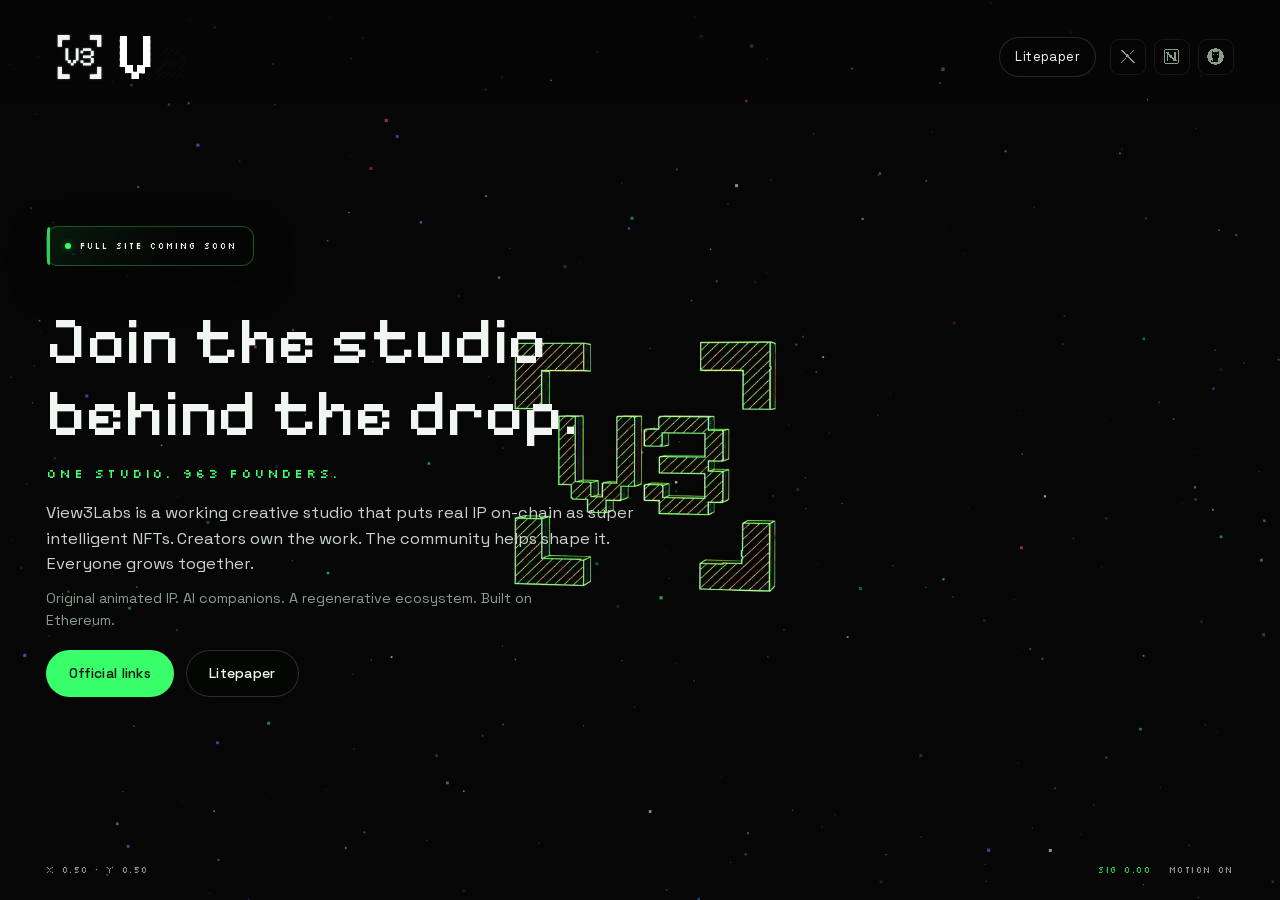
==== commit d099460b: "Icons: the green V3 mark as the favicon and touch icon, with cache stamps" ====
--- a/index.html
+++ b/index.html
@@ -13,12 +13,12 @@
 <meta property="og:image" content="https://view3labs.com/assets/og-image-v3.jpg">
 <meta property="og:url" content="https://view3labs.com/">
 <meta name="twitter:card" content="summary_large_image">
-<link rel="icon" type="image/png" sizes="64x64" href="assets/favicon-64.png">
-<link rel="apple-touch-icon" href="assets/apple-touch-icon.png">
+<link rel="icon" type="image/png" sizes="64x64" href="assets/favicon-64.png?v=20261027e">
+<link rel="apple-touch-icon" href="assets/apple-touch-icon.png?v=20261027e">
 <link rel="preload" href="fonts/space-grotesk.woff2" as="font" type="font/woff2" crossorigin>
 <link rel="preload" href="fonts/silkscreen-400.woff2" as="font" type="font/woff2" crossorigin>
 <link rel="preload" href="fonts/pixelify-sans.woff2" as="font" type="font/woff2" crossorigin>
-<link rel="stylesheet" href="style.css?v=20261026i">
+<link rel="stylesheet" href="style.css?v=20261027e">
 </head>
 <body class="holding">
 
@@ -75,6 +75,6 @@
 
 </main>
 
-<script src="app.js?v=20261026i" defer></script>
+<script src="app.js?v=20261027e" defer></script>
 </body>
 </html>
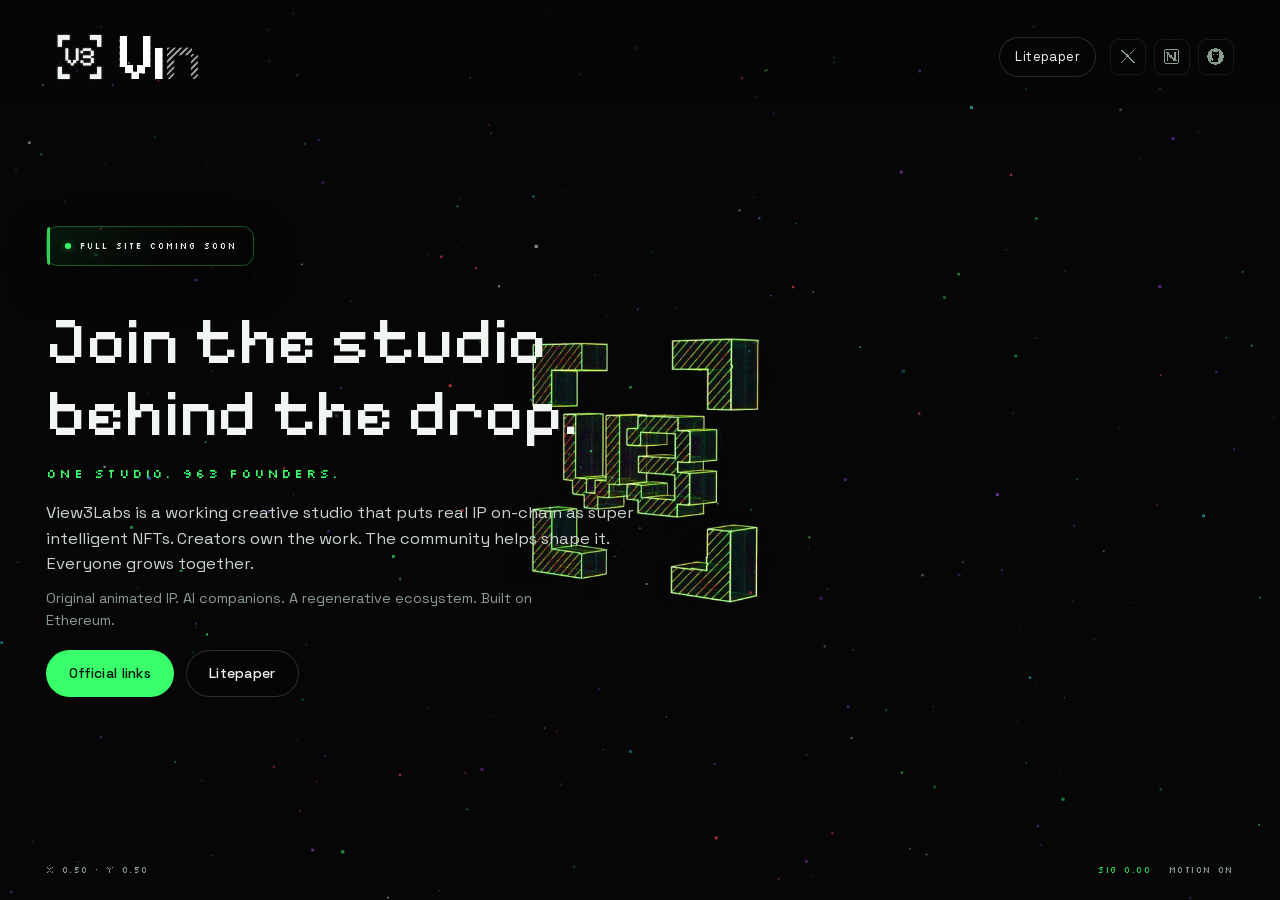
==== commit 796beaa9: "Hero symbol: roto logo v4 loop" ====
--- a/index.html
+++ b/index.html
@@ -13,12 +13,12 @@
 <meta property="og:image" content="https://view3labs.com/assets/og-image-v3.jpg">
 <meta property="og:url" content="https://view3labs.com/">
 <meta name="twitter:card" content="summary_large_image">
-<link rel="icon" type="image/png" sizes="64x64" href="assets/favicon-64.png?v=20261027e">
-<link rel="apple-touch-icon" href="assets/apple-touch-icon.png?v=20261027e">
+<link rel="icon" type="image/png" sizes="64x64" href="assets/favicon-64.png?v=20261110a">
+<link rel="apple-touch-icon" href="assets/apple-touch-icon.png?v=20261110a">
 <link rel="preload" href="fonts/space-grotesk.woff2" as="font" type="font/woff2" crossorigin>
 <link rel="preload" href="fonts/silkscreen-400.woff2" as="font" type="font/woff2" crossorigin>
 <link rel="preload" href="fonts/pixelify-sans.woff2" as="font" type="font/woff2" crossorigin>
-<link rel="stylesheet" href="style.css?v=20261027e">
+<link rel="stylesheet" href="style.css?v=20261110a">
 </head>
 <body class="holding">
 
@@ -75,6 +75,6 @@
 
 </main>
 
-<script src="app.js?v=20261027e" defer></script>
+<script src="app.js?v=20261110a" defer></script>
 </body>
 </html>
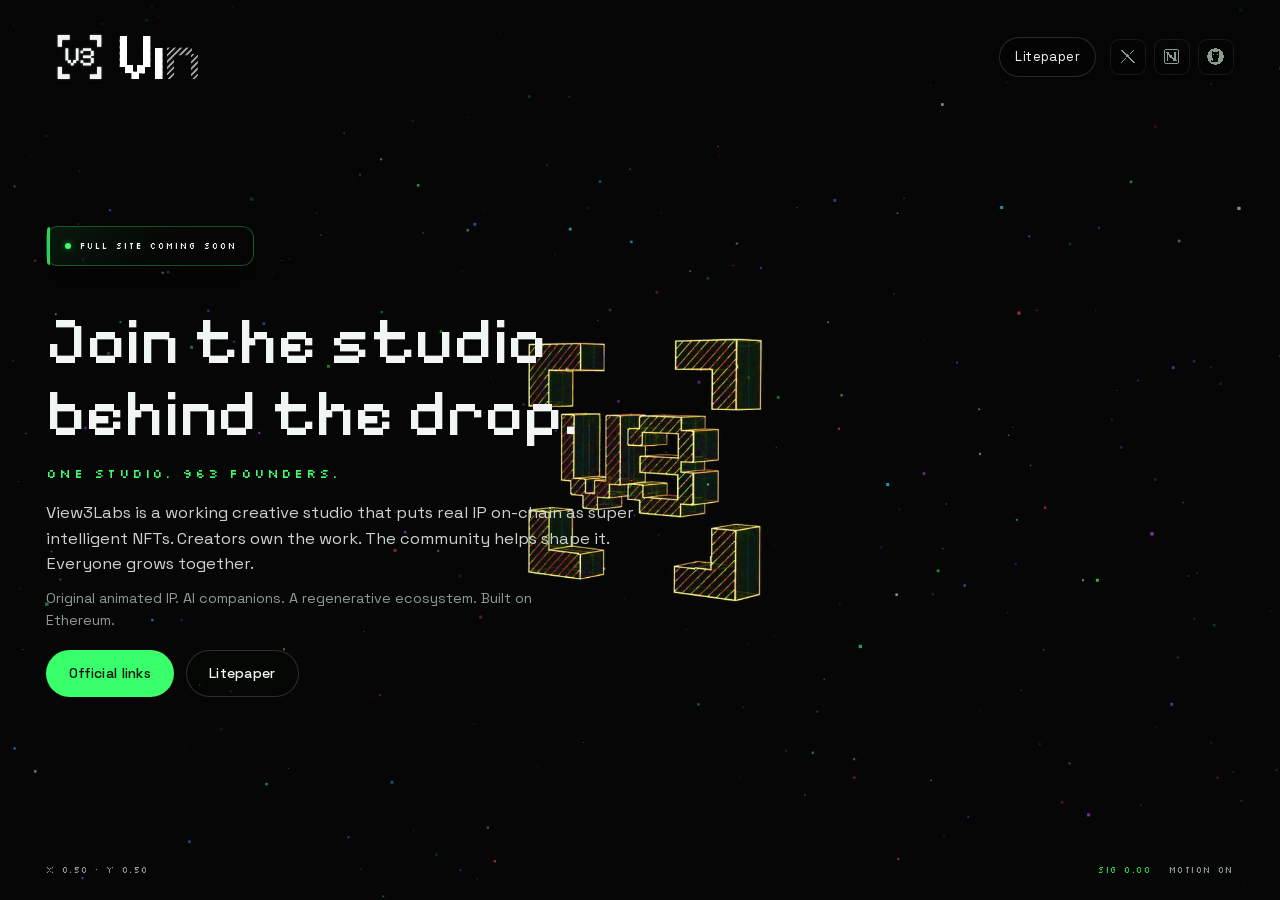
==== commit 207d8b19: "Video: no fullscreen takeover or frozen hero in in-app browsers" ====
--- a/index.html
+++ b/index.html
@@ -13,12 +13,12 @@
 <meta property="og:image" content="https://view3labs.com/assets/og-image-v3.jpg">
 <meta property="og:url" content="https://view3labs.com/">
 <meta name="twitter:card" content="summary_large_image">
-<link rel="icon" type="image/png" sizes="64x64" href="assets/favicon-64.png?v=20261110a">
-<link rel="apple-touch-icon" href="assets/apple-touch-icon.png?v=20261110a">
+<link rel="icon" type="image/png" sizes="64x64" href="assets/favicon-64.png?v=20261111a">
+<link rel="apple-touch-icon" href="assets/apple-touch-icon.png?v=20261111a">
 <link rel="preload" href="fonts/space-grotesk.woff2" as="font" type="font/woff2" crossorigin>
 <link rel="preload" href="fonts/silkscreen-400.woff2" as="font" type="font/woff2" crossorigin>
 <link rel="preload" href="fonts/pixelify-sans.woff2" as="font" type="font/woff2" crossorigin>
-<link rel="stylesheet" href="style.css?v=20261110a">
+<link rel="stylesheet" href="style.css?v=20261111a">
 </head>
 <body class="holding">
 
@@ -75,6 +75,6 @@
 
 </main>
 
-<script src="app.js?v=20261110a" defer></script>
+<script src="app.js?v=20261111a" defer></script>
 </body>
 </html>
--- a/style.css
+++ b/style.css
@@ -80,7 +80,7 @@
 .brand__video, .brand__img {
   width: 100%; aspect-ratio: 840 / 160; height: auto;                     /* no CSS filter here: WebKit drops a video's alpha when one is applied */
 }
-.brand__video { display: none; }
+.brand__video { display: none; pointer-events: none; }                                    /* never a tap target: some webviews open a tapped video fullscreen */
 .brand__video.is-blend { mix-blend-mode: screen; }
 .brand__word.has-video .brand__video { display: block; }
 .brand__word.has-video .brand__img { display: none; }
@@ -440,7 +440,7 @@
 .footer__mark { width: calc(var(--fw) * 0.2186); height: auto; flex: none; margin-right: -1px; }
 .footer__word { position: relative; display: block; width: var(--fw); }
 .footer__video, .footer__img { width: 100%; aspect-ratio: 840 / 160; height: auto; }
-.footer__video { display: none; }
+.footer__video { display: none; pointer-events: none; }
 .footer__video.is-blend { mix-blend-mode: screen; }
 .footer__word.has-video .footer__video { display: block; }
 .footer__word.has-video .footer__img { display: none; }
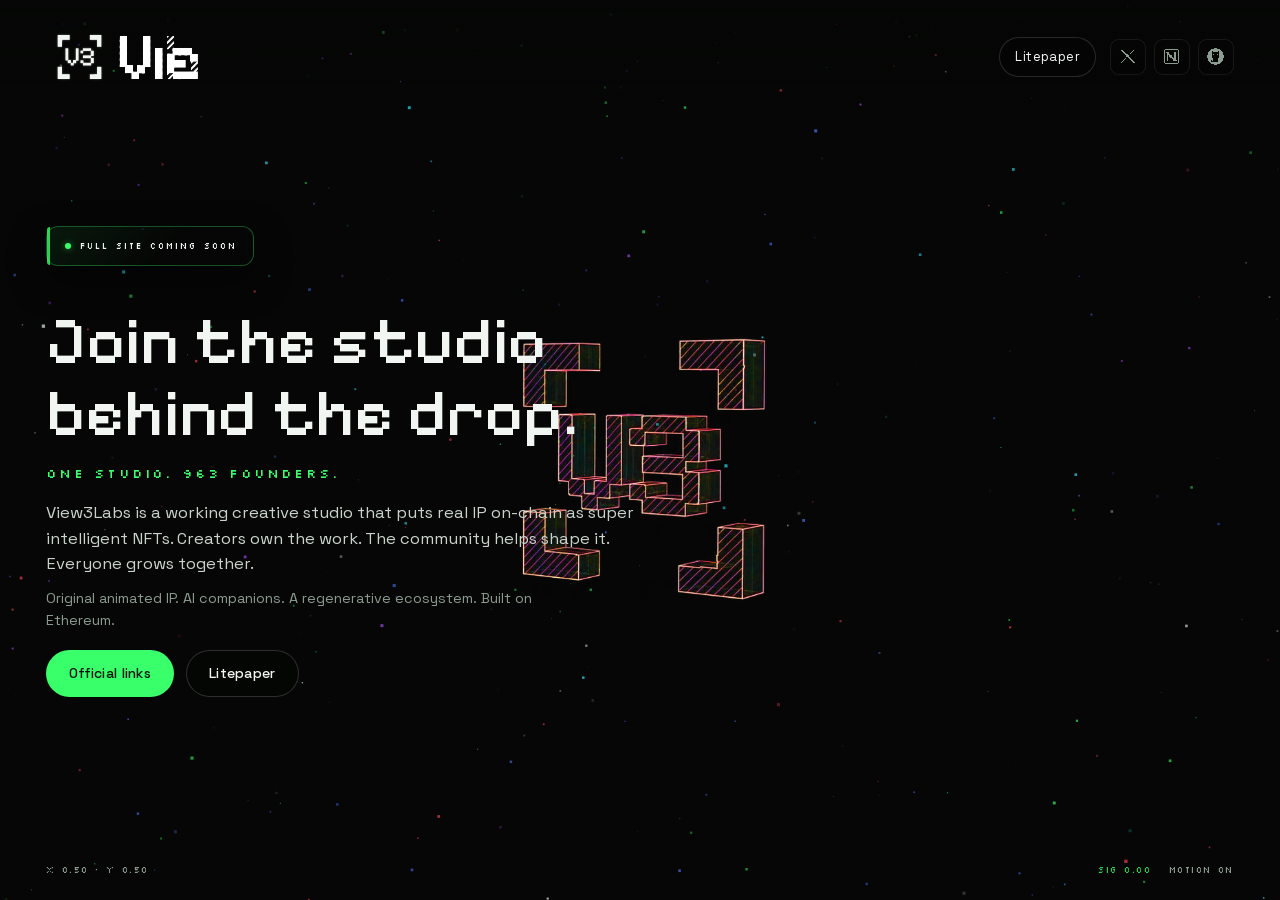
==== commit 574ceafd: "Hero: size by the visible height on touch devices" ====
--- a/index.html
+++ b/index.html
@@ -13,12 +13,12 @@
 <meta property="og:image" content="https://view3labs.com/assets/og-image-v3.jpg">
 <meta property="og:url" content="https://view3labs.com/">
 <meta name="twitter:card" content="summary_large_image">
-<link rel="icon" type="image/png" sizes="64x64" href="assets/favicon-64.png?v=20261111a">
-<link rel="apple-touch-icon" href="assets/apple-touch-icon.png?v=20261111a">
+<link rel="icon" type="image/png" sizes="64x64" href="assets/favicon-64.png?v=20261111b">
+<link rel="apple-touch-icon" href="assets/apple-touch-icon.png?v=20261111b">
 <link rel="preload" href="fonts/space-grotesk.woff2" as="font" type="font/woff2" crossorigin>
 <link rel="preload" href="fonts/silkscreen-400.woff2" as="font" type="font/woff2" crossorigin>
 <link rel="preload" href="fonts/pixelify-sans.woff2" as="font" type="font/woff2" crossorigin>
-<link rel="stylesheet" href="style.css?v=20261111a">
+<link rel="stylesheet" href="style.css?v=20261111b">
 </head>
 <body class="holding">
 
@@ -75,6 +75,6 @@
 
 </main>
 
-<script src="app.js?v=20261111a" defer></script>
+<script src="app.js?v=20261111b" defer></script>
 </body>
 </html>
--- a/style.css
+++ b/style.css
@@ -140,7 +140,7 @@
 /* ---------- Hero ---------- */
 .hero {
   position: relative; z-index: auto; overflow: hidden;                                       /* z-index auto: no isolated context, so the fallback blend reaches the field */
-  min-height: calc(100svh - var(--top-h, 96px));                                            /* the hero and its meta bar fill the first screen exactly */
+  min-height: calc(var(--vh, 100svh) - var(--top-h, 96px));                                /* --vh: the visible height measured on touch devices; see app.js */                                            /* the hero and its meta bar fill the first screen exactly */
   display: grid; grid-template-rows: 1fr auto;
   padding: clamp(24px, 6vh, 72px) 0 0;
 }
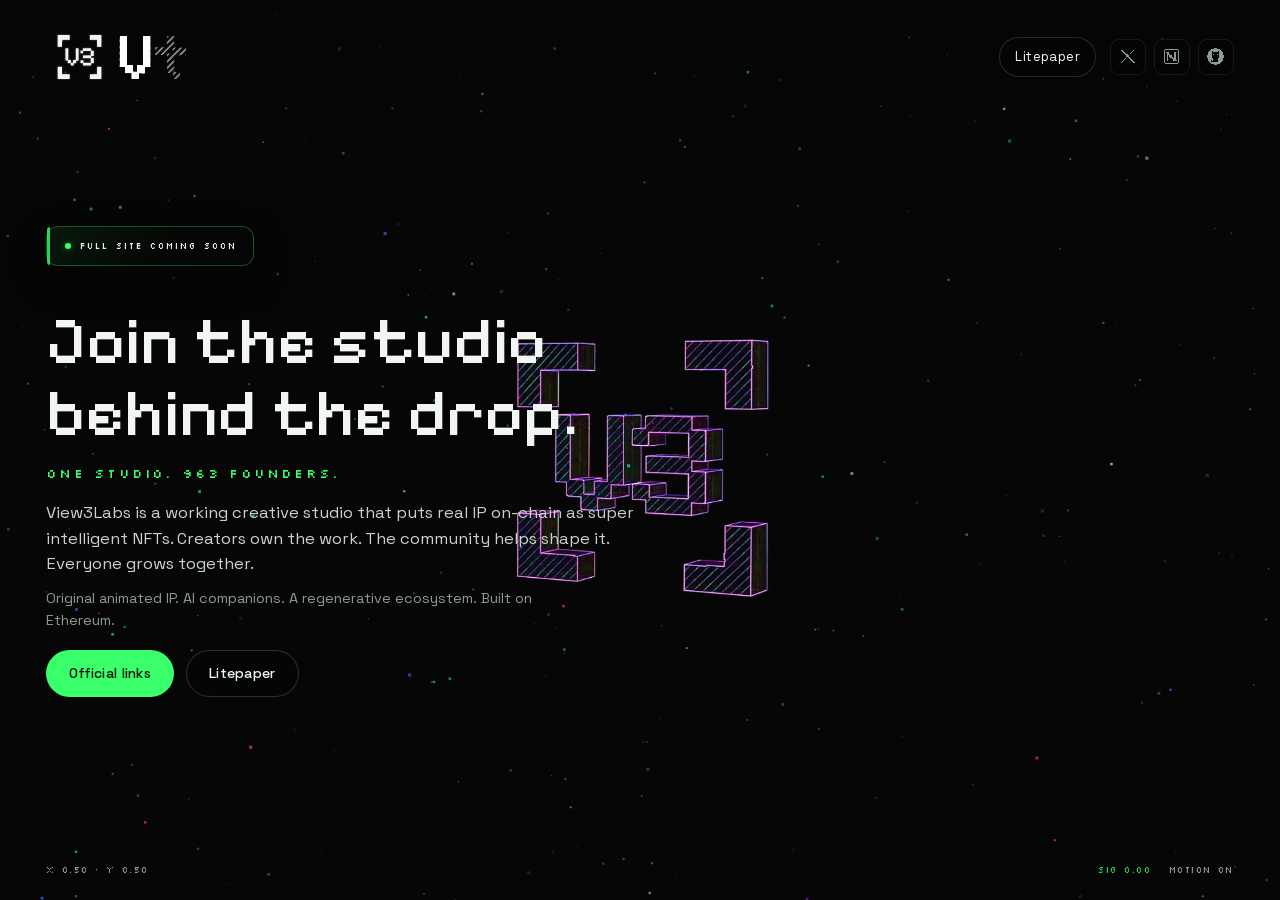
==== commit 3424b23a: "Hero height: guard pinch zoom, reset on large height changes, header fits narrow screens" ====
--- a/index.html
+++ b/index.html
@@ -13,12 +13,12 @@
 <meta property="og:image" content="https://view3labs.com/assets/og-image-v3.jpg">
 <meta property="og:url" content="https://view3labs.com/">
 <meta name="twitter:card" content="summary_large_image">
-<link rel="icon" type="image/png" sizes="64x64" href="assets/favicon-64.png?v=20261111b">
-<link rel="apple-touch-icon" href="assets/apple-touch-icon.png?v=20261111b">
+<link rel="icon" type="image/png" sizes="64x64" href="assets/favicon-64.png?v=20261111c">
+<link rel="apple-touch-icon" href="assets/apple-touch-icon.png?v=20261111c">
 <link rel="preload" href="fonts/space-grotesk.woff2" as="font" type="font/woff2" crossorigin>
 <link rel="preload" href="fonts/silkscreen-400.woff2" as="font" type="font/woff2" crossorigin>
 <link rel="preload" href="fonts/pixelify-sans.woff2" as="font" type="font/woff2" crossorigin>
-<link rel="stylesheet" href="style.css?v=20261111b">
+<link rel="stylesheet" href="style.css?v=20261111c">
 </head>
 <body class="holding">
 
@@ -75,6 +75,6 @@
 
 </main>
 
-<script src="app.js?v=20261111b" defer></script>
+<script src="app.js?v=20261111c" defer></script>
 </body>
 </html>
--- a/style.css
+++ b/style.css
@@ -140,7 +140,7 @@
 /* ---------- Hero ---------- */
 .hero {
   position: relative; z-index: auto; overflow: hidden;                                       /* z-index auto: no isolated context, so the fallback blend reaches the field */
-  min-height: calc(var(--vh, 100svh) - var(--top-h, 96px));                                /* --vh: the visible height measured on touch devices; see app.js */                                            /* the hero and its meta bar fill the first screen exactly */
+  min-height: calc(var(--vh, 100svh) - var(--top-h, 96px));                                /* the hero and its meta bar fill the first screen exactly; --vh is the visible height measured on touch devices, see app.js */
   display: grid; grid-template-rows: 1fr auto;
   padding: clamp(24px, 6vh, 72px) 0 0;
 }
@@ -530,6 +530,12 @@
   .mint--warning .mint__dot, .mint__dot { animation: none; }
 }
 
+@media (max-width: 480px) {                                                            /* the header must never be wider than the screen: Android Chrome would widen the layout viewport to fit it */
+  :root { --word-w: clamp(130px, min(48vw, 80vw - 136px), 220px); }                    /* brand + 12px + three 36px icons at 4px + two 18px gutters stays inside 100vw */
+  .top { gap: 12px; }
+  .top__icons { gap: 4px; }
+}
+
 /* ============================================================================
    Holding page (pre-launch): header right-hand group, full-height hero, links page
    ========================================================================== */
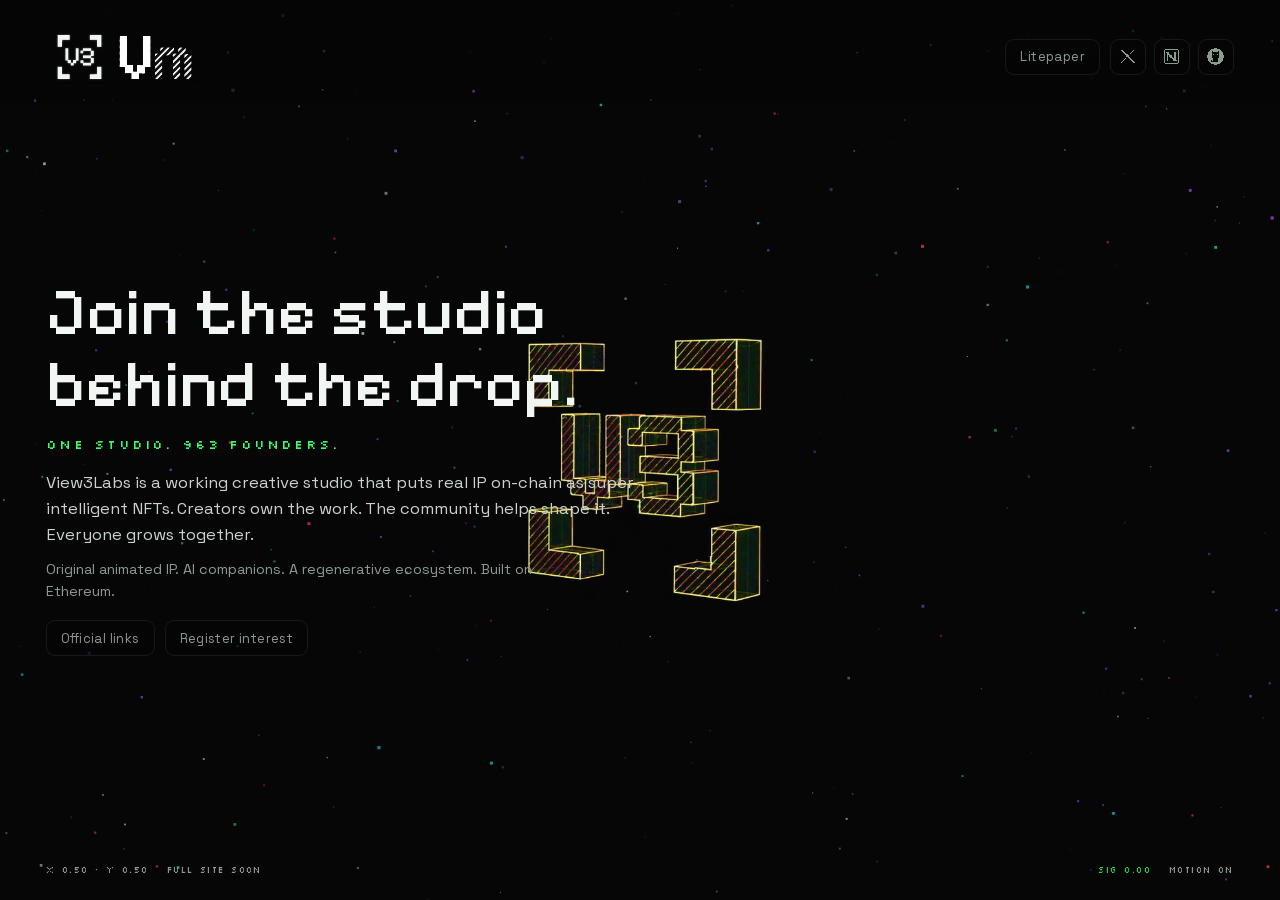
==== commit 4eb685ca: "Hero: two buttons in the header button design, status in the HUD bar, drawing link lines" ====
--- a/index.html
+++ b/index.html
@@ -13,12 +13,12 @@
 <meta property="og:image" content="https://view3labs.com/assets/og-image-v3.jpg">
 <meta property="og:url" content="https://view3labs.com/">
 <meta name="twitter:card" content="summary_large_image">
-<link rel="icon" type="image/png" sizes="64x64" href="assets/favicon-64.png?v=20261111c">
-<link rel="apple-touch-icon" href="assets/apple-touch-icon.png?v=20261111c">
+<link rel="icon" type="image/png" sizes="64x64" href="assets/favicon-64.png?v=20261117b">
+<link rel="apple-touch-icon" href="assets/apple-touch-icon.png?v=20261117b">
 <link rel="preload" href="fonts/space-grotesk.woff2" as="font" type="font/woff2" crossorigin>
 <link rel="preload" href="fonts/silkscreen-400.woff2" as="font" type="font/woff2" crossorigin>
 <link rel="preload" href="fonts/pixelify-sans.woff2" as="font" type="font/woff2" crossorigin>
-<link rel="stylesheet" href="style.css?v=20261111c">
+<link rel="stylesheet" href="style.css?v=20261117b">
 </head>
 <body class="holding">
 
@@ -51,21 +51,19 @@
     <video class="section__video" data-bgvideo data-herosymbol autoplay muted loop playsinline preload="auto" poster="assets/symbol-poster.png"></video>
   </div>
   <div class="hero__copy reveal">
-    <div class="sticker reveal" role="status" aria-label="Full site coming soon">
-      <span class="sticker__text"><span class="sticker__dot" aria-hidden="true"></span>Full site coming soon</span>
-    </div>
     <h1 class="hero__headline" id="hero-headline">Join the studio<br>behind the drop.</h1>
     <p class="hero__magic">One studio. 963 founders.</p>
     <p class="hero__intro">View3Labs is a working creative studio that puts real IP on-chain as super intelligent NFTs. Creators own the work. The community helps shape it. Everyone grows together.</p>
     <p class="hero__tagline">Original animated IP. AI companions. A regenerative ecosystem. Built on Ethereum.</p>
     <div class="hero__actions">
-      <a class="btn btn--primary" href="links/">Official links</a>
-      <a class="btn btn--ghost" href="https://view3labs.notion.site/view3labs-litepaper-2616937a39f680359b5fe845289d6380" target="_blank" rel="noopener">Litepaper</a>
+      <a class="btn-line" href="links/">Official links</a>
+      <a class="btn-line" href="https://docs.google.com/forms/d/e/1FAIpQLSch61NEoiPiYjb7AW-5lld3CAP9WMmhTiAOWWXmvHpPKNtkVA/viewform" target="_blank" rel="noopener">Register interest</a>
     </div>
   </div>
 
   <div class="meta">
     <span class="meta__axis" data-coord aria-hidden="true">X 0.50 · Y 0.50</span>
+    <span class="meta__status" role="status">Full site soon</span>
     <span class="meta__right">
       <span data-sig aria-hidden="true">SIG 0.00</span>
       <button class="motion" type="button" data-motion aria-pressed="true">Motion on</button>
@@ -75,6 +73,6 @@
 
 </main>
 
-<script src="app.js?v=20261111c" defer></script>
+<script src="app.js?v=20261117b" defer></script>
 </body>
 </html>
--- a/style.css
+++ b/style.css
@@ -137,6 +137,7 @@
 .btn--ghost { border-color: rgba(255,255,255,0.16); color: var(--ink); background: rgba(5,6,5,0.5); transition: border-color .25s ease; }
 .btn--ghost:hover, .btn--ghost:focus-visible { border-color: var(--green); }   /* thin outline turns green */
 
+
 /* ---------- Hero ---------- */
 .hero {
   position: relative; z-index: auto; overflow: hidden;                                       /* z-index auto: no isolated context, so the fallback blend reaches the field */
@@ -170,17 +171,19 @@
 }
 .hero__intro { max-width: var(--measure); color: var(--body); font-size: clamp(1rem, 1.3vw, 1.125rem); margin-bottom: 10px; }
 .hero__tagline { max-width: var(--measure); color: var(--mute); font-size: 0.9rem; margin-bottom: 18px; }
-.hero__actions { display: flex; gap: 12px; flex-wrap: wrap; }
+.hero__actions { display: flex; gap: 10px; align-items: center; flex-wrap: wrap; }
 
 
 /* Axis bar (hero footer) */
 .meta {
-  display: flex; justify-content: space-between; align-items: center; gap: 16px;
+  display: flex; justify-content: flex-start; align-items: center; gap: 18px;
   padding: 10px var(--gutter) 18px;
   font-family: var(--font-display); font-size: 9px; letter-spacing: 0.16em; text-transform: uppercase;
   color: var(--mute);
 }
-.meta__right { display: inline-flex; align-items: center; gap: 18px; }
+.meta__right { display: inline-flex; align-items: center; gap: 18px; order: 3; margin-left: auto; }
+.meta [data-coord] { order: 1; }
+.meta__status { order: 2; color: var(--mute); }                              /* the holding page's status, in the bar's own voice */
 .meta [data-sig] { color: var(--green); opacity: 0.8; }
 .meta__scroll { display: inline-flex; align-items: center; gap: 10px; color: var(--mute); transition: color .2s; }
 .meta__scroll:hover { color: var(--ink); }
@@ -421,8 +424,13 @@
 .links__row:last-child { border-bottom: 0; }
 .links__channel { font-family: var(--font-display); font-size: 10px; letter-spacing: 0.18em; text-transform: uppercase; color: var(--mute); }
 .links__link { color: var(--ink); word-break: break-word; }
-a.links__link { border-bottom: 1px solid rgba(57,255,106,0.35); transition: border-color .2s, color .2s; }
-a.links__link:hover { color: var(--green); border-color: var(--green); }
+a.links__link { position: relative; border-bottom: 1px solid rgba(57,255,106,0.35); transition: color .2s; }
+a.links__link::after {                                                       /* the green line draws in from the left on hover and leaves to the right */
+  content: ""; position: absolute; left: 0; right: 0; bottom: -1px; height: 1px; background: var(--green);
+  transform: scaleX(0); transform-origin: right; transition: transform .32s cubic-bezier(.2,.8,.2,1);
+}
+a.links__link:hover, a.links__link:focus-visible { color: var(--green); }
+a.links__link:hover::after, a.links__link:focus-visible::after { transform: scaleX(1); transform-origin: left; }
 .links__link--text, span.links__link { color: var(--body); }
 .links__note { color: var(--mute); font-size: 0.9rem; text-align: right; }
 
@@ -507,6 +515,9 @@
 
 @media (max-width: 720px) {
   :root { --word-w: clamp(150px, 48vw, 220px); }
+  .meta { flex-wrap: wrap; row-gap: 8px; }
+  .meta__status { order: 0; flex: 1 0 100%; }                                /* its own row: the axis readout follows the phone's tilt and keeps its line */
+  .hero__media .section__video { top: 23%; }                                /* the mark sits in the space above the headline instead of on the paragraph */
   html { scroll-padding-top: 72px; }
     .meta__scroll { display: none; }
   .links__row { grid-template-columns: 1fr; gap: 4px; }
@@ -523,7 +534,7 @@
 
 @media (prefers-reduced-motion: reduce) {
   html { scroll-behavior: auto; }
-  .brand, .nav a::after, .menu__bar, .reveal, .card, .btn { transition: none; }
+  .brand, .nav a::after, .menu__bar, .reveal, .card, .btn, .btn-line, a.links__link::after { transition: none; }
   .reveal { opacity: 1; transform: none; }
   .meta__cue { animation: none; }
   .alloc.is-in .alloc__seg, .table-wrap.is-in .table__bar span { animation: none; }
@@ -533,41 +544,25 @@
 @media (max-width: 480px) {                                                            /* the header must never be wider than the screen: Android Chrome would widen the layout viewport to fit it */
   :root { --word-w: clamp(130px, min(48vw, 80vw - 136px), 220px); }                    /* brand + 12px + three 36px icons at 4px + two 18px gutters stays inside 100vw */
   .top { gap: 12px; }
-  .top__icons { gap: 4px; }
+  .top__right .top__icons { gap: 4px; }                                                /* outranks the base .top__icons rule further down */
 }
 
 /* ============================================================================
    Holding page (pre-launch): header right-hand group, full-height hero, links page
    ========================================================================== */
-.top__right { margin-left: auto; display: flex; align-items: center; gap: 14px; }
-.top__pill {
-  font-family: var(--font-body); font-size: 13px; letter-spacing: 0.03em; color: var(--ink);
-  padding: 9px 15px; border: 1px solid rgba(255,255,255,0.14); border-radius: 999px;
-  background: rgba(5,6,5,0.82); transition: border-color .2s;
-}
-.top__pill:hover, .top__pill:focus-visible { border-color: rgba(255,255,255,0.4); }
+.top__right { margin-left: auto; display: flex; align-items: center; gap: 10px; }
+.top__pill, .page__back, .btn-line {                                              /* one button design: header Litepaper, hero actions, the links page's Back */
+  display: inline-flex; align-items: center; height: 36px; padding: 0 14px; border-radius: 9px; line-height: 1;   /* the icon buttons' shape and ground */
+  font-family: var(--font-body); font-size: 13px; letter-spacing: 0.03em; color: var(--mute);
+  border: 1px solid var(--line); background: rgba(5,6,5,0.6);
+  transition: border-color .2s, color .2s, transform .2s;
+}
+.top__pill:hover, .top__pill:focus-visible, .page__back:hover, .page__back:focus-visible, .btn-line:hover, .btn-line:focus-visible { border-color: rgba(57,255,106,0.6); color: var(--green); transform: translateY(-2px); }
 .top__icons { display: flex; gap: 8px; }
 .holding .hero__copy { padding-bottom: clamp(40px, 8vh, 96px); }
 .page { position: relative; z-index: 2; }                                   /* links page: sections stack over the field */
 .page .section { padding-top: clamp(40px, 7vh, 80px); }
 .page .section + .section { padding-top: 0; }
-.page__back { display: inline-flex; margin-top: 28px; }
+.page__back { margin-top: 28px; }
 @media (max-width: 560px) { .top__pill { display: none; } }                /* the Notion icon and the hero button still carry the litepaper */
 
-/* Coming soon sticker: the mint block's HUD look at sticker scale, above the headline on the lockup's left edge (green tone throughout) */
-.sticker {
-  position: relative; top: -10px; display: inline-flex; width: max-content; margin: 0 0 clamp(22px, 3.4vh, 36px);   /* lifted 10px clear of the headline; the rest of the copy stays put */
-  align-items: center; gap: 10px;
-  padding: 12px 16px 12px 18px; border-radius: 12px;
-  border: 1px solid rgba(57,255,106,0.3);
-  background: linear-gradient(135deg, rgba(57,255,106,0.08), rgba(5,6,5,0.9) 60%);
-  box-shadow: 0 14px 34px rgba(0,0,0,0.5);
-  font-family: var(--font-display); font-size: 9px; letter-spacing: 0.22em; text-transform: uppercase; color: var(--ink);
-  pointer-events: none;
-}
-.sticker::before { content: ""; position: absolute; inset: 0 auto 0 0; width: 3px; border-radius: 12px 0 0 12px; background: rgba(57,255,106,0.8); }
-.sticker__text { display: inline-flex; align-items: center; gap: 9px; }
-.sticker__dot { width: 6px; height: 6px; border-radius: 50%; background: var(--green); box-shadow: 0 0 6px rgba(57,255,106,0.5); animation: flash 1.1s steps(1, end) infinite; }
-html.is-still .sticker__dot { animation: none; }
-@media (max-width: 720px) { .sticker { padding: 10px 14px 10px 16px; } }
-@media (prefers-reduced-motion: reduce) { .sticker__dot { animation: none; } }
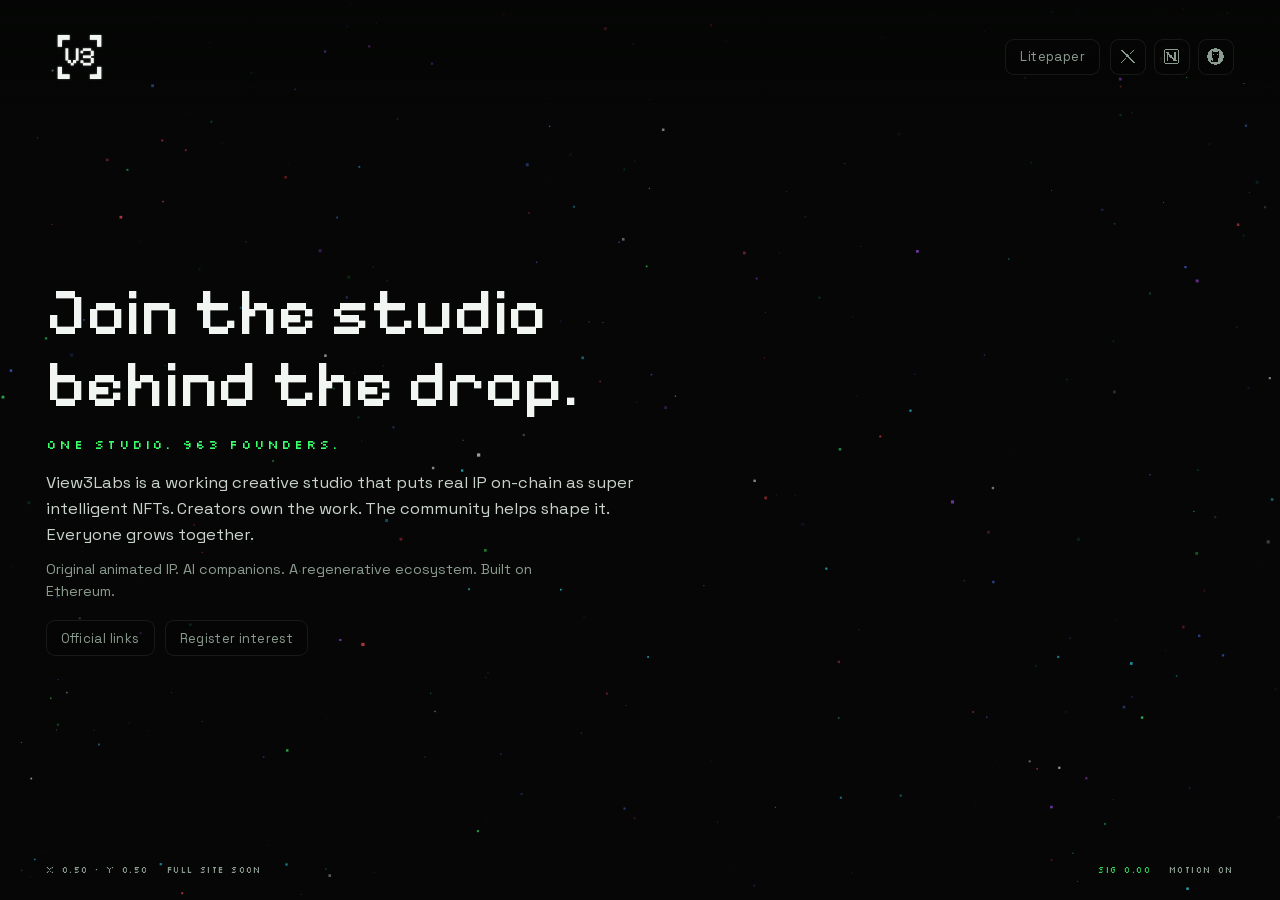
==== commit c5d06c98: "Holding hero: rotating mark removed; sentence-case buttons under reduced motion; tidy-ups" ====
--- a/index.html
+++ b/index.html
@@ -13,12 +13,12 @@
 <meta property="og:image" content="https://view3labs.com/assets/og-image-v3.jpg">
 <meta property="og:url" content="https://view3labs.com/">
 <meta name="twitter:card" content="summary_large_image">
-<link rel="icon" type="image/png" sizes="64x64" href="assets/favicon-64.png?v=20261117b">
-<link rel="apple-touch-icon" href="assets/apple-touch-icon.png?v=20261117b">
+<link rel="icon" type="image/png" sizes="64x64" href="assets/favicon-64.png?v=20261117d">
+<link rel="apple-touch-icon" href="assets/apple-touch-icon.png?v=20261117d">
 <link rel="preload" href="fonts/space-grotesk.woff2" as="font" type="font/woff2" crossorigin>
 <link rel="preload" href="fonts/silkscreen-400.woff2" as="font" type="font/woff2" crossorigin>
 <link rel="preload" href="fonts/pixelify-sans.woff2" as="font" type="font/woff2" crossorigin>
-<link rel="stylesheet" href="style.css?v=20261117b">
+<link rel="stylesheet" href="style.css?v=20261117d">
 </head>
 <body class="holding">
 
@@ -47,9 +47,6 @@
 
 <!-- Hero: the v3 hero on its own, holding back the rest of the site until launch -->
 <section class="hero" aria-labelledby="hero-headline">
-  <div class="section__media hero__media" aria-hidden="true">
-    <video class="section__video" data-bgvideo data-herosymbol autoplay muted loop playsinline preload="auto" poster="assets/symbol-poster.png"></video>
-  </div>
   <div class="hero__copy reveal">
     <h1 class="hero__headline" id="hero-headline">Join the studio<br>behind the drop.</h1>
     <p class="hero__magic">One studio. 963 founders.</p>
@@ -73,6 +70,6 @@
 
 </main>
 
-<script src="app.js?v=20261117b" defer></script>
+<script src="app.js?v=20261117d" defer></script>
 </body>
 </html>
--- a/style.css
+++ b/style.css
@@ -134,8 +134,6 @@
 }
 .btn:hover { transform: translateY(-1px); }
 .btn--primary { background: var(--green); color: #031207; }
-.btn--ghost { border-color: rgba(255,255,255,0.16); color: var(--ink); background: rgba(5,6,5,0.5); transition: border-color .25s ease; }
-.btn--ghost:hover, .btn--ghost:focus-visible { border-color: var(--green); }   /* thin outline turns green */
 
 
 /* ---------- Hero ---------- */
@@ -328,7 +326,7 @@
   display: inline-flex; align-items: center; gap: 9px;
   font-family: var(--font-display); font-size: 9px; letter-spacing: 0.22em; text-transform: uppercase;
 }
-.mint__dot { width: 7px; height: 7px; border-radius: 50%; animation: pulse 2s ease-in-out infinite; }
+.mint__dot { width: 7px; height: 7px; border-radius: 50%; }
 .mint__title { font-size: clamp(1.35rem, 2.2vw, 1.75rem); font-weight: 500; line-height: 1.2; color: var(--ink); margin-bottom: 10px; }
 .mint p:last-child { margin-bottom: 0; }
 .mint strong { color: var(--ink); }
@@ -517,7 +515,6 @@
   :root { --word-w: clamp(150px, 48vw, 220px); }
   .meta { flex-wrap: wrap; row-gap: 8px; }
   .meta__status { order: 0; flex: 1 0 100%; }                                /* its own row: the axis readout follows the phone's tilt and keeps its line */
-  .hero__media .section__video { top: 23%; }                                /* the mark sits in the space above the headline instead of on the paragraph */
   html { scroll-padding-top: 72px; }
     .meta__scroll { display: none; }
   .links__row { grid-template-columns: 1fr; gap: 4px; }
@@ -534,7 +531,7 @@
 
 @media (prefers-reduced-motion: reduce) {
   html { scroll-behavior: auto; }
-  .brand, .nav a::after, .menu__bar, .reveal, .card, .btn, .btn-line, a.links__link::after { transition: none; }
+  .brand, .nav a::after, .menu__bar, .reveal, .card, .btn, .btn-line, .top__pill, .page__back, .footer__icon, a.links__link::after { transition: none; }
   .reveal { opacity: 1; transform: none; }
   .meta__cue { animation: none; }
   .alloc.is-in .alloc__seg, .table-wrap.is-in .table__bar span { animation: none; }
@@ -552,7 +549,7 @@
    ========================================================================== */
 .top__right { margin-left: auto; display: flex; align-items: center; gap: 10px; }
 .top__pill, .page__back, .btn-line {                                              /* one button design: header Litepaper, hero actions, the links page's Back */
-  display: inline-flex; align-items: center; height: 36px; padding: 0 14px; border-radius: 9px; line-height: 1;   /* the icon buttons' shape and ground */
+  display: inline-flex; align-items: center; height: 36px; padding: 0 14px; border-radius: 9px; line-height: 1; text-transform: none;   /* the icon buttons' shape and ground */
   font-family: var(--font-body); font-size: 13px; letter-spacing: 0.03em; color: var(--mute);
   border: 1px solid var(--line); background: rgba(5,6,5,0.6);
   transition: border-color .2s, color .2s, transform .2s;
@@ -564,5 +561,5 @@
 .page .section { padding-top: clamp(40px, 7vh, 80px); }
 .page .section + .section { padding-top: 0; }
 .page__back { margin-top: 28px; }
-@media (max-width: 560px) { .top__pill { display: none; } }                /* the Notion icon and the hero button still carry the litepaper */
-
+@media (max-width: 560px) { .top__pill { display: none; } }                /* the Notion icon and the links page still carry the litepaper */
+
